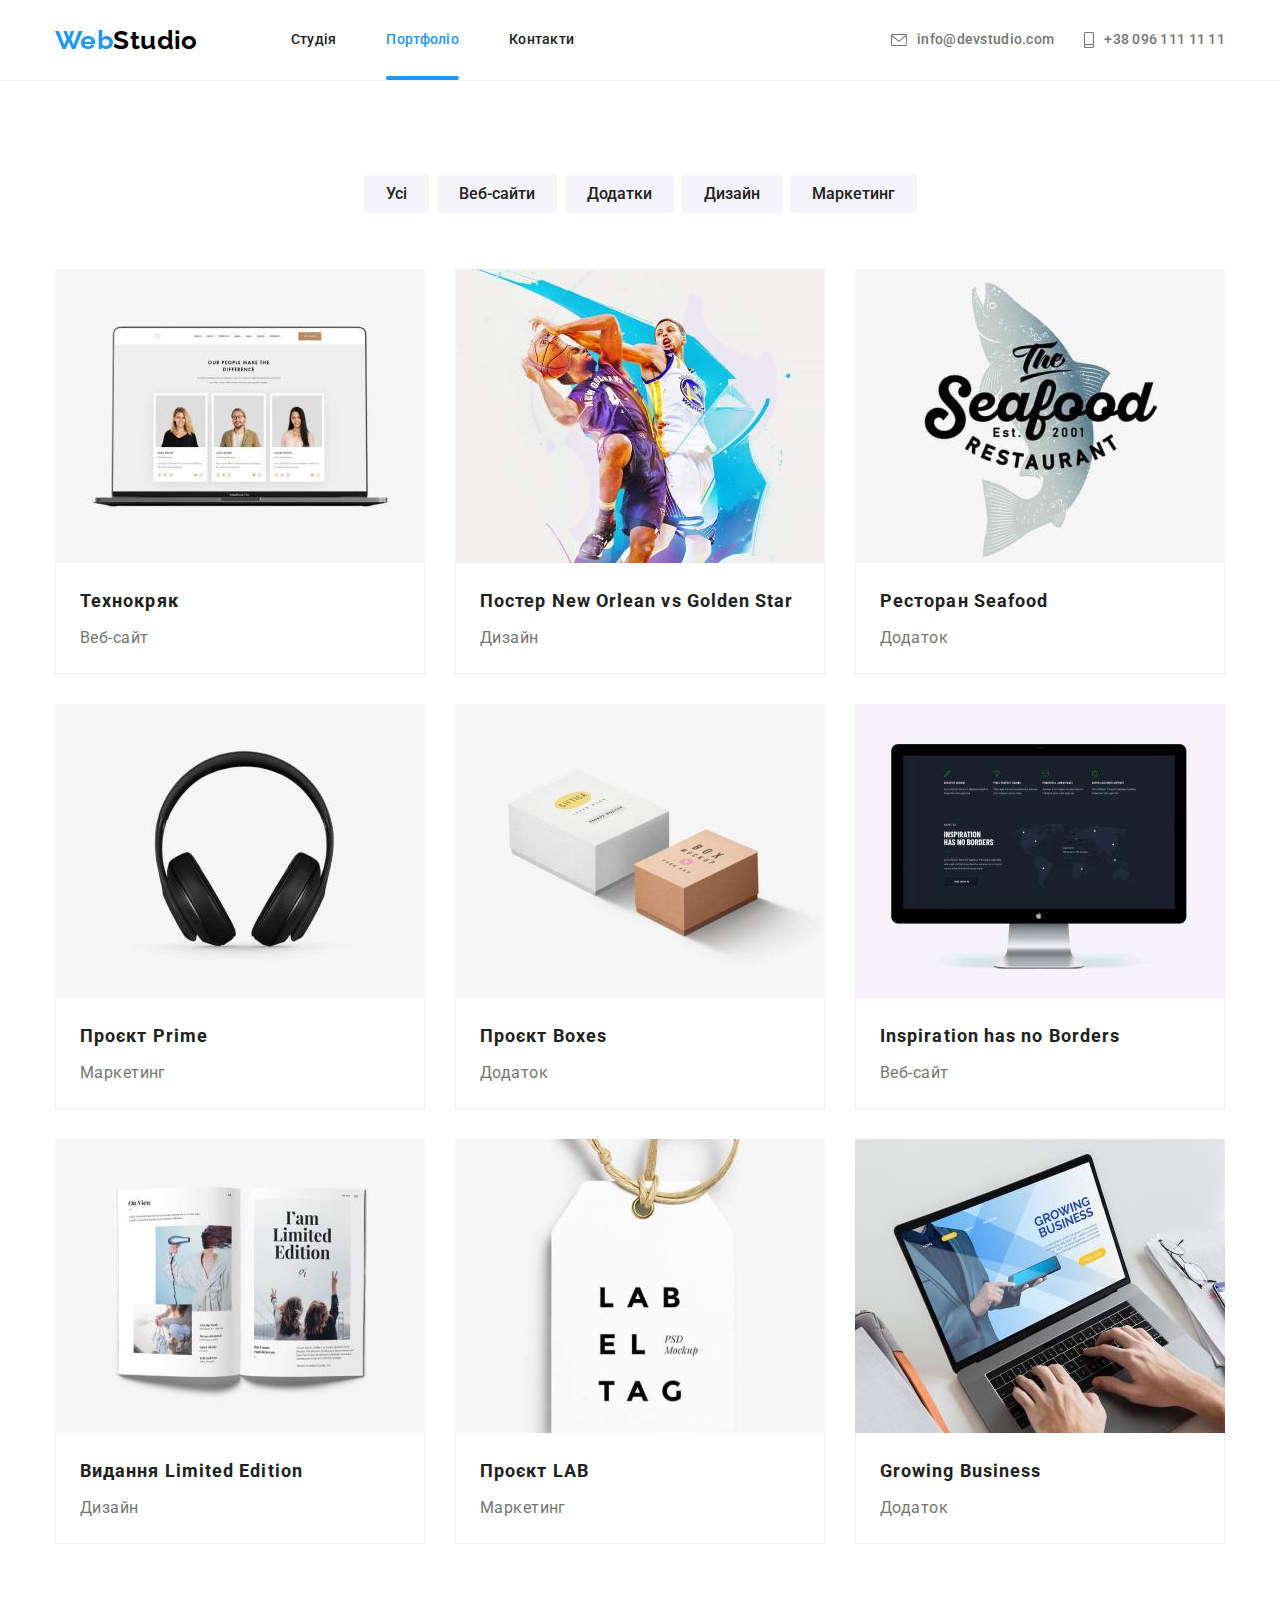
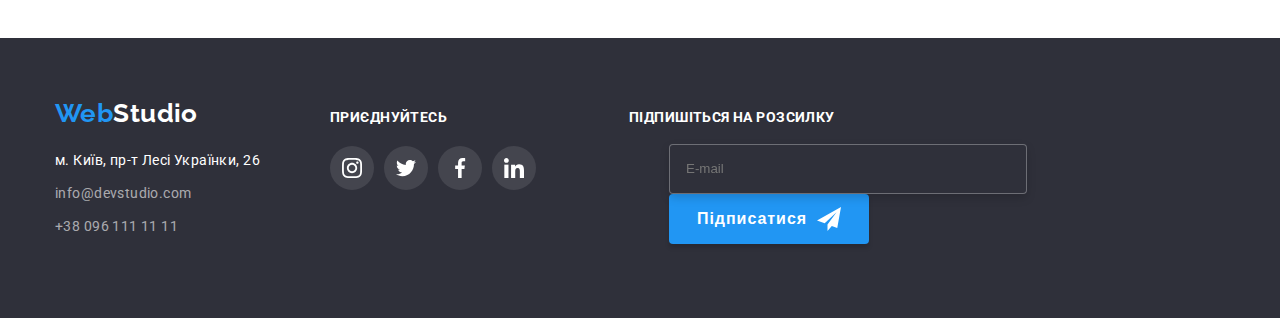
==== portfolio.html @ 20c19cf7 "додав файли" ====
<!DOCTYPE html>
<html lang="uk">
  <head>
    <meta charset="UTF-8" />
    <meta http-equiv="X-UA-Compatible" content="IE=edge" />
    <meta name="viewport" content="width=device-width, initial-scale=1.0" />
    <title>Document</title>
    <link rel="preconnect" href="https://fonts.googleapis.com" />
    <link rel="preconnect" href="https://fonts.gstatic.com" crossorigin />
    <link
      href="https://fonts.googleapis.com/css2?family=Raleway:wght@700&family=Roboto:wght@400;500;700;900&display=swap"
      rel="stylesheet"
    />
    <link
      rel="stylesheet"
      href="https://cdnjs.cloudflare.com/ajax/libs/modern-normalize/1.1.0/modern-normalize.min.css"
      integrity="sha512-wpPYUAdjBVSE4KJnH1VR1HeZfpl1ub8YT/NKx4PuQ5NmX2tKuGu6U/JRp5y+Y8XG2tV+wKQpNHVUX03MfMFn9Q=="
      crossorigin="anonymous"
      referrerpolicy="no-referrer"
    />
    <link rel="stylesheet" href="./css/styles.css" />
  </head>
  <body>
    <!--Шапка сайту-->
    <header class="head">
      <div class="container main-nav">
        <nav class="head-nav">
          <a href="./index.html" lang="en" class="logo">
            <span class="web">Web</span>Studio
          </a>

          <ul class="site-nav list">
            <li class="item">
              <a class="link" href="./index.html">Студія</a>
            </li>
            <li class="item">
              <a class="portfolio current" href="./portfolio.html">Портфоліо</a>
            </li>
            <li class="item"><a class="contact" href="">Контакти</a></li>
          </ul>
        </nav>

        <ul class="contacts list">
          <li class="item">
            <a class="mail" href="mailto:info@devstudio.com"
              ><svg class="mail-icon" width="16" height="12">
                  <use href="./images/icons.svg#icon-mail"></use>
                </svg>info@devstudio.com</a>
          </li>
          <li class="item">
            <a class="tel" href="tel:+380961111111"><svg class="tel-icon" width="10" height="16">
                  <use href="./images/icons.svg#icon-phone"></use>
                </svg>+38 096 111 11 11</a>
          </li>
        </ul>
      </div>
    </header>

    <main>
      <section class="project">
        <div class="container">
          <h1 hidden>Наші проєкти</h1>
          <ul class="filter">
            <li class="item">
              <button class="filter-button" type="button">Усі</button>
            </li>
            <li class="item">
              <button class="filter-button" type="button">Веб-сайти</button>
            </li>
            <li class="item">
              <button class="filter-button" type="button">Додатки</button>
            </li>
            <li class="item">
              <button class="filter-button" type="button">Дизайн</button>
            </li>
            <li class="item">
              <button class="filter-button" type="button">Маркетинг</button>
            </li>
          </ul>
          <ul class="examples">
            <li class="item">
              <a href="" class="exam-link">
              <div class="exam-img">    
                <img
                  src="./images/port1.jpg"
                  width="370"
                  height="294"
                  alt="Ноутбук"
                />
                <div class="exam-overlay">
                  <p class="overlay-text">Ресурс пропонує комплексні пропозиції з різним рівнем функціоналу та сервісів. Все це дозволить відвідувачу отримати вичерпні відомості про компанію чи приватну особу.</p>
                </div>
              </div>
              <div class="item-text">
                  <h2 class="project-title">Технокряк</h2>
                  <p class="project-exsample">Веб-сайт</p>
                </div>
              </a>
            </li>
            <li class="item">
              <a href="" class="exam-link">
              <div class="exam-img">    
                <img
                  src="./images/port2.jpg"
                  width="370"
                  height="294"
                  alt="Ноутбук"
                />
                <div class="exam-overlay">
                  <p class="overlay-text">Ресурс пропонує комплексні пропозиції з різним рівнем функціоналу та сервісів. Все це дозволить відвідувачу отримати вичерпні відомості про компанію чи приватну особу.</p>
                </div>
              </div>
              <div class="item-text">
                  <h2 class="project-title">Постер New Orlean vs Golden Star</h2>
                  <p class="project-exsample">Дизайн</p>
                </div>
              </a>
            </li>
            <li class="item">
              <a href="" class="exam-link">
              <div class="exam-img">    
                <img
                  src="./images/port3.jpg"
                  width="370"
                  height="294"
                  alt="Ноутбук"
                />
                <div class="exam-overlay">
                  <p class="overlay-text">Ресурс пропонує комплексні пропозиції з різним рівнем функціоналу та сервісів. Все це дозволить відвідувачу отримати вичерпні відомості про компанію чи приватну особу.</p>
                </div>
              </div>
              <div class="item-text">
                  <h2 class="project-title">Ресторан Seafood</h2>
                  <p class="project-exsample">Додаток</p>
                </div>
              </a>
            </li>
            <li class="item">
              <a href="" class="exam-link">
              <div class="exam-img">    
                <img
                  src="./images/port4.jpg"
                  width="370"
                  height="294"
                  alt="Ноутбук"
                />
                <div class="exam-overlay">
                  <p class="overlay-text">Ресурс пропонує комплексні пропозиції з різним рівнем функціоналу та сервісів. Все це дозволить відвідувачу отримати вичерпні відомості про компанію чи приватну особу.</p>
                </div>
              </div>
              <div class="item-text">
                  <h2 class="project-title">Проєкт Prime</h2>
                  <p class="project-exsample">Маркетинг</p>
                </div>
              </a>
            </li>
            <li class="item">
              <a href="" class="exam-link">
              <div class="exam-img">    
                <img
                  src="./images/port5.jpg"
                  width="370"
                  height="294"
                  alt="Ноутбук"
                />
                <div class="exam-overlay">
                  <p class="overlay-text">Ресурс пропонує комплексні пропозиції з різним рівнем функціоналу та сервісів. Все це дозволить відвідувачу отримати вичерпні відомості про компанію чи приватну особу.</p>
                </div>
              </div>
              <div class="item-text">
                  <h2 class="project-title">Проєкт Boxes</h2>
                  <p class="project-exsample">Додаток</p>
                </div>
              </a>
            </li>
            <li class="item">
             <a href="" class="exam-link">
              <div class="exam-img">    
                <img
                  src="./images/port6.jpg"
                  width="370"
                  height="294"
                  alt="Ноутбук"
                />
                <div class="exam-overlay">
                  <p class="overlay-text">Ресурс пропонує комплексні пропозиції з різним рівнем функціоналу та сервісів. Все це дозволить відвідувачу отримати вичерпні відомості про компанію чи приватну особу.</p>
                </div>
              </div>
              <div class="item-text">
                  <h2 class="project-title">Inspiration has no Borders</h2>
                  <p class="project-exsample">Веб-сайт</p>
                </div>
              </a>
            </li>
            <li class="item">
              <a href="" class="exam-link">
              <div class="exam-img">    
                <img
                  src="./images/port7.jpg"
                  width="370"
                  height="294"
                  alt="Ноутбук"
                />
                <div class="exam-overlay">
                  <p class="overlay-text">Ресурс пропонує комплексні пропозиції з різним рівнем функціоналу та сервісів. Все це дозволить відвідувачу отримати вичерпні відомості про компанію чи приватну особу.</p>
                </div>
              </div>
              <div class="item-text">
                  <h2 class="project-title">Видання Limited Edition</h2>
                  <p class="project-exsample">Дизайн</p>
                </div>
              </a>
            </li>
            <li class="item">
              <a href="" class="exam-link">
              <div class="exam-img">    
                <img
                  src="./images/port8.jpg"
                  width="370"
                  height="294"
                  alt="Ноутбук"
                />
                <div class="exam-overlay">
                  <p class="overlay-text">Ресурс пропонує комплексні пропозиції з різним рівнем функціоналу та сервісів. Все це дозволить відвідувачу отримати вичерпні відомості про компанію чи приватну особу.</p>
                </div>
              </div>
              <div class="item-text">
                  <h2 class="project-title">Проєкт LAB</h2>
                  <p class="project-exsample">Маркетинг</p>
                </div>
              </a>
            </li>
            <li class="item">
              <a href="" class="exam-link">
              <div class="exam-img">    
                <img
                  src="./images/port9.jpg"
                  width="370"
                  height="294"
                  alt="Ноутбук"
                />
                <div class="exam-overlay">
                  <p class="overlay-text">Ресурс пропонує комплексні пропозиції з різним рівнем функціоналу та сервісів. Все це дозволить відвідувачу отримати вичерпні відомості про компанію чи приватну особу.</p>
                </div>
              </div>
              <div class="item-text">
                  <h2 class="project-title">Growing Business</h2>
                  <p class="project-exsample">Додаток</p>
                </div>
              </a>
            </li>
          </ul>
        </div>
      </section>
    </main>

    <!--Футер-->
    <footer class="adress">
      <div class="container foot">
        <div class="first">
        <a href="./index.html" lang="en" class="logo"
          ><span class="web">Web</span>Studio
        </a>
          <ul class="adress-list">
            <li class="item">
              <a class="maps" href="https://goo.gl/maps/tU6oUWFSM4fqJEDF9">
                м. Київ, пр-т Лесі Українки, 26
              </a>
            </li>
            <li class="item">
              <a class="link" href="mailto:info@devstudio.com"
                >info@devstudio.com</a
              >
            </li>
            <li class="item">
              <a class="link" href="tel:+380961111111">+38 096 111 11 11</a>
            </li>
          </ul>
        </div>
        </address>
        <div class="second">
          <h3 class="adress-title">ПРИЄДНУЙТЕСЬ</h3>
          <ul class="social-icons list">
            <li class="social-item">
              <a href="" class="social-link link">
                <svg class="adress-icon" width="20" height="20">
                  <use href="./images/icons.svg#icon-inst"></use>
                </svg>
              </a>
            </li>
            <li class="social-item">
              <a href="" class="social-link link"
                ><svg class="adress-icon" width="20" height="20">
                  <use href="./images/icons.svg#icon-twitter"></use></svg
              ></a>
            </li>
            <li class="social-item">
              <a href="" class="social-link link"
                ><svg class="adress-icon" width="20" height="20">
                  <use href="./images/icons.svg#icon-facebook"></use></svg
              ></a>
            </li>
            <li class="social-item">
              <a href="" class="social-link link"
                ><svg class="adress-icon" width="20" height="20">
                  <use href="./images/icons.svg#icon-linkedin"></use></svg
              ></a>
            </li>
          </ul>
        </div>
        <div class="third">
          <form class="subscribe-form">
          <label>
          <strong class="subscribe-text">Підпишіться на розсилку</strong>
          <ul class="subscribe-list"> 
            <li class="subscribe-input">
              <input type="email" name="email" placeholder="E-mail" required />
            </li>
            <li><button class="subscribe-btn" type="submit">
Підписатися<span class="subscribe-icons"><svg class="subscribe-icon" width="24" height="24">
                  <use href="./images/icons.svg#icon-send"></use></svg
              ></span></button></li>
          </ul>
          
          </label>
        </div>
      </div>
    </footer>
  </body>
</html>
---- css/styles.css ----
/* основний колір тексту #212121 */
/* другорядний колір тексту #757575 */
/* чорний #000000 */
/* білий #FFFFFF */
/* акцент #2196F3  */
/* колір фону основний #F5F5F5 */
/* другорядний фон #2F303A */
/* третьорядний фон #F5F4FA */

*,
::before,
::after {
    box-sizing: border-box;
}

:root {
    --title-text-color: #212121;
    --primary-text-color: #757575;
    --white: #FFFFFF;
    --black-color: #000000;
    --secondary-background-color: #F5F5F5;
    --third-background-color: #2F303A;
    --accent-color: #2196F3;
    --icon-color: #AFB1B8;

    --animation-cubic: cubic-bezier(0.4, 0, 0.2, 1);

}

body {
    margin: 0;

    background-color: var(--white);
    color: var(--title-text-color);
    font-size: 14px;
    font-family: Roboto, sans-serif;
    letter-spacing: 0.03em;  

}
a {
     text-decoration: none;
    }
    
ul {
    list-style: none; 
}

h1,
h2,
h3,
h4,
h5,
h6,
p {
    margin-top: 0;
}

/* утіліти */

.head {
    
    border-bottom: 1px solid #ececec;
}

.list {
    margin: 0;
    padding: 0;

    list-style: none;
}

.main-nav {
    display: flex;
    align-items: center;
}
.head-nav {
    display: inline-flex;
    align-items: center;
}

/* logo */
.logo {

    color: var(--black-color);
    font-family: Raleway, sans-serif;
    font-weight: 700;
    font-size: 26px;
    line-height: 1.19;
        
}

.main-nav .logo{
    margin-right: 93px;
}

.web {
    color: var(--accent-color);
}
/* site-nav */

.site-nav{
    display: flex;
}

.site-nav .item:not(:last-child) {
    margin-right: 50px;
}

.site-nav .link.current::after{
    content: '';
    position: absolute;
    
    bottom: 0;
    display: block;
    width: 100%;
    height: 4px;
    background-color: var(--accent-color);
    border-radius: 2px;

    
}

.site-nav .portfolio.current::after {
    content: '';
    position: absolute;

    bottom: 0;
    display: block;
    width: 100%;
    height: 4px;
    background-color: var(--accent-color);
    border-radius: 2px;


}

.site-nav .item{
    position: relative;
}
.site-nav a{
    color: var(--title-text-color);
    font-weight: 500;
    line-height: 1.14;
    letter-spacing: 0.02em;

    transition: color 250ms var(--animation-cubic);
}

.site-nav a:hover,
.site-nav a:focus {
    color: var(--accent-color);
}

.site-nav .link, .portfolio, .contact{
    position: relative;

    display: block;
    padding-top: 32px;
    padding-bottom: 32px;
}


.site-nav .link.current {
    color: var(--accent-color);
}
/* portfolio */
.site-nav .portfolio {
    color: var(--title-text-color);

}

.site-nav .portfolio:hover,
.site-nav .portfolio:focus {
    color: var(--accent-color);
}

.site-nav .portfolio.current {
    color: var(--accent-color);
}
/* contacts */

.contacts {
    display: flex;
    margin-left: auto;
    padding: 0;
    
    font-weight: 500;
    line-height: 1.14;
    letter-spacing: 0.02em;

    
}

.contacts .item:not(:last-child) {
    margin-right: 30px;
}

.contacts .mail {
    color: var(--primary-text-color);
    display: flex;
    align-items: center;

    transition: color 250ms var(--animation-cubic);
}


.contacts .mail-icon{
    margin-right: 10px;

    fill:var(--primary-text-color);

    transition: fill 250ms var(--animation-cubic);
}
.contacts .mail:hover .mail-icon,
.contacts .mail:focus .mail-icon{
    fill: var(--accent-color);
}

.contacts .mail:hover,
.contacts .mail:focus {
    color: var(--accent-color);
}

.contacts .tel {
    color: var(--primary-text-color);
    display: flex;
    align-items: center;

    transition: color 250ms var(--animation-cubic);
}

.contacts .tel-icon {
    margin-right: 10px;

    fill: var(--primary-text-color);

    transition: fill 250ms var(--animation-cubic);
}

.contacts .tel:hover .tel-icon,
.contacts .tel:focus .tel-icon{
    fill: var(--accent-color);
}

.contacts .tel:hover,
.contacts .tel:focus {
    color: var(--accent-color);
}

/* container */
.container {
    margin: 0 auto;
    padding-left: 15px;
    padding-right: 15px;

    width: 1200px;
}

/* hero */
.hero {

    padding-top: 200px;
    padding-bottom: 200px;

    background-color: var(--third-background-color);
    color: var(--white);

}

.hero-title {
        margin-top: 0;
        margin-bottom: 30px;
        

        font-weight: 900;
        font-size: 44px;
        line-height: 1.36;
        text-align: center;
        letter-spacing: 0.06em;   

        text-transform: uppercase;
}

.overlay {

    max-width: 1600px;
    height: 600px;
    margin-left: auto;
    margin-right: auto;

    background-color: rgba(47, 48, 58);
    background-image: linear-gradient(to right,
            rgba(47, 48, 58, 0.4),
            rgb(47, 48, 58, 0.4)),
        url(../images/hero.jpg);

}

/* особливості */
.special {
    padding-top: 94px;
    padding-bottom: 94px;
}


.special-list {
    display: flex;
    margin: 0;
    padding: 0;
    gap: 30px;
}

.special-list .item{
    flex-basis: 270px;
    
}

.special-icons{
    margin-bottom: 30px;
    width: 270px;
    height: 120px;
    
    display: flex;
    justify-content: center;
    align-items: center;

    background-color: #f5f4fa;

}

.special-title {
    margin-top: 0;
    margin-bottom: 10px;

    font-size: 14px;
    font-weight: 700;
    line-height: 1.14;

    text-transform: uppercase;
    text-align: left;
}

.special-text {
    margin: 0;
    
    color: var(--primary-text-color);
    font-weight: 400;
    line-height: 1.71;
    
}

.work {
    padding-bottom: 94px;
}

.work-title {
    margin-top: 0;
    margin-bottom: 50px;

    font-weight: 700;
    font-size: 36px;
    line-height: 1.16;
    text-align: center;
}

.work-list {
    margin: 0;
    padding: 0;
    display: flex;
}

.work-list .item img{
    margin: 0;
}
.work-list .item:not(:last-child){
margin-right: 30px;
}


.work-list .item {
    position: relative;
    height: 294px;
}


.work-text{
    position: absolute;
    bottom: 0;
    
    margin: 0;
    padding-top: 27px;
    width: 100%;
    height: 70px;

    font-weight: 700;
    line-height: 1.14;
    text-align: center;
    text-transform: uppercase;
    color: var(--white);
    background-color: rgba(47, 48, 58, 0.8);
}



/* team */
.team {
    background-color: #F5F4FA;
    padding: 94px 0;
}

.team-list{
    display: flex;
    margin: 0;
    padding: 0;
}
.team-list .item{
    background-color: #ffffff;
    box-shadow: 0px 1px 3px rgba(0, 0, 0, 0.12), 0px 1px 1px rgba(0, 0, 0, 0.14), 0px 2px 1px rgba(0, 0, 0, 0.2);
    border-radius: 0px 0px 4px 4px;
}

.team-list .item-text{
    padding-top: 30px;
    padding-bottom: 30px;
    

}

.team-list .item:not(:last-child){
    margin-right: 30px;
}

.team-title {
    margin-top: 0;
    margin-bottom: 50px;

    background-color: #F5F4FA;
    font-weight: 700;
    font-size: 36px;
    line-height: 1.16;
    text-align: center;
}



.team-name {
    margin-top: 0;
    margin-bottom: 10px;

    font-weight: 500;
    font-size: 16px;
    line-height: 1.18;
    text-align: center;
}

.team-position {
    margin: 0;

    color: var(--primary-text-color);
    font-weight: 400;
    font-size: 16px;
    line-height: 1.18;
    text-align: center;
}

.team .team-icons{
    display: flex;
    justify-content: center;
    margin-top: 16px;
}


.team-list .social-item{
    width: 44px;
    height: 44px;

    margin-right: 10px;
}

.team-list .social-link{
    
    height: 100%;

    
    border-radius: 50%;

    cursor: pointer;

    display: flex;
    justify-content: center;
    align-items: center;
    color: var(--primary-text-color);
    transition-property: background-color, color;
    transition-duration: 250ms;
    transition-timing-function: var(--animation-cubic);

}

.team-list .social-link:hover,
.team-list .social-link:focus{
    background-color: var(--accent-color);
    color: var(--white);
}




.team-list .social-link:hover .team-icon,
.team-list .social-link:focus .team-icon{
    fill: var(--white);
}

.team-list .team-icon {

    fill: currentColor;
}

.team-list .social-item:last-child{
    margin-right: 0;
}

.clients{
    padding-top: 94px;
    padding-bottom: 94px;
}


.clients-list{
    margin: 0;
    padding: 0;

    display: flex;
    align-items: center;
    justify-content: center;

}
.clients-title{
    margin-bottom: 50px;


    font-size: 36px; 
    line-height: 1.16;
    text-align: center;
}


.clients-list .icon-list{
    margin-right: 30px;
    width: 170px;
    height: 92px;

    

}

.clients-list .list:last-child{
    margin-right: 0;
}

.clients-list .clients-link:hover,
.clients-list .clients-link:focus{
    border-color: var(--accent-color);
    color: var(--accent-color);

}



.clients-icon{
    fill: currentColor;
}

.clients-link{
    width: 100%;
    height: 100%;
    display: flex;
    
    justify-content: center;
    align-items: center;

    border: 1px solid #AFB1B8;
    border-radius: 4px;
    color: var(--icon-color);

    transition: border-color 250ms var(--animation-cubic),
    color 250ms var(--animation-cubic);
    
}

/* footer */

.adress {
    padding-top: 60px;
    padding-bottom: 60px;

    background-color: #2F303A;
    font-weight: 400;
    line-height: 1.71;
}

.adress .logo{
    display: inline-block;
    margin-bottom: 20px;

    color: var(--white);
}

.adress-list {
    padding: 0;
    margin: 0;
}

.adress-list .item:not(:last-child){
    margin-bottom: 9px;
}

.maps {
    font-style: normal;
    color: var(--white);

    transition-property: color;
    transition-duration: 250ms;
    transition-timing-function: var(--animation-cubic);
}

.maps:hover,
.maps:focus {
    color: var(--accent-color);
}
.link {
    font-style: normal;
    color: rgba(255, 255, 255, 0.6);
    text-decoration: none;

    transition-property: color;
    transition-duration: 250ms;
    transition-timing-function: var(--animation-cubic);
}

.adress .first{
    margin-right: 70px;
}


.link:hover,
.link:focus {
    color: var(--accent-color);
}

.foot{
    display:flex;
    align-items: baseline;
    
}

.social-icons{
    display: flex;
    
}
.adress .social-item{
    width: 44px;
    height: 44px;
    margin-right: 10px;

    
}

.adress .social-item:last-child{
    margin-right: 0;
}

.adress-title{
    margin: 0;
    margin-bottom: 20px;
    padding: 0;

    font-size: 14px;
    line-height: 1.14;
    color: var(--white);
    
}

.adress .adress-icon{
    fill: var(--white);
}

.adress .social-link:hover,
.adress .social-link:focus{
    background-color: var(--accent-color);
}

.adress .social-link{
    width: 100%;
    height: 100%;

    border-radius: 50%;
    
    cursor: pointer;
    
    display: flex;
    justify-content: center;
    align-items: center;

    background-color: rgba(255, 255, 255, 0.1);

    transition-property: background-color;
    transition-duration: 250ms;
    transition-timing-function: var(--animation-cubic);
}


.second{


    width: 206px;
    height: 80px;
}

/* project */

.project{
    padding-top: 94px;
    padding-bottom: 94px;

}

.filter {
    display: flex;
    justify-content: center;
    margin: 0;
    margin-bottom: 56px;
    padding: 0;
    
}


.filter .item:not(:last-child){
    margin-right: 8px;
}

.filter .filter-button:hover,
.filter .filter-button:focus{
    box-shadow: 0px 1px 1px rgba(0, 0, 0, 0.12),
    0px 4px 4px rgba(0, 0, 0, 0.06), 
    1px 4px 6px rgba(0, 0, 0, 0.16);
    
}

.project-title {
    margin: 0;
    margin-bottom: 4px;

    color: var(--title-text-color);
    font-weight: 700;
    font-size: 18px;
    line-height: 2;
    letter-spacing: 0.06em;
}

.project-exsample {
    margin: 0;
    color: var(--primary-text-color);
    font-size: 16px;
    line-height: 1.88;
}

.examples{
    display: flex;
    flex-wrap: wrap;
    margin: 0;
    padding: 0;
}

.examples .item{
    margin-right: 30px;
    margin-bottom: 30px;
    display: flex;
}

.examples .exam-link{

    transition: box-shadow 250ms var(--animation-cubic);
}

.examples .exam-link:hover,
.examples .exam-link:focus{
    box-shadow: 
    0px 1px 1px rgba(0, 0, 0, 0.12), 
    0px 4px 4px rgba(0, 0, 0, 0.06), 
    1px 4px 6px rgba(0, 0, 0, 0.16);
}


.examples .item-text {
    padding-top: 20px;
    padding-bottom: 20px;
    padding-left: 24px;
    padding-right: 24px;

    border-left: 1px solid #eeeeee;
    border-right: 1px solid #eeeeee;
    border-bottom: 1px solid #eeeeee;

}

.examples img {
    display: block;
}

.examples .item:nth-child(3n){
    margin-right: 0;
}

.examples .item:nth-last-child(-n + 3){
    margin-bottom: 0;
}
.exam-img{
    position: relative;
    overflow: hidden;
}


.exam-overlay{
    position: absolute;
    bottom: 0;
    
   
   
    width: 100%;
    height: 100%;
    padding: 63px 24px;

    background-color: rgba(33, 150, 243, 0.9);

    transform: translatey(100%);
    transition: transform 250ms var(--animation-cubic);
}

.exam-link:hover .exam-overlay,
.exam-link:focus .exam-overlay{
    transform: translatey(0);
    
}
    
.overlay-text{
    padding: 0;
    margin: 0;
    
    font-size: 18px;
    line-height: 1.56;
    
    
    color: #FFFFFF;
}


/* button */
.hero-button {
    padding-top: 10px;
    padding-bottom: 10px;
    padding-left: 32px;
    padding-right: 32px;
    
    margin: auto;
    
    
    font-family: inherit;
    color: var(--white-color);
    background-color: var(--accent-color);
    font-weight: 700;
    font-size: 16px;
    line-height: 1.87;
    display: flex;
    align-items: center;
    text-align: center;
    letter-spacing: 0.06em;
    cursor: pointer;

    border-radius: 4px;
    border: none;

    transition: background-color 250ms var(--animation-cubic);
}

.hero-button:hover,
.hero-button:focus {
    background-color: #188CE8;
}



.filter-button{
    padding-top: 6px;
    padding-bottom: 6px;
    padding-left: 22px;
    padding-right: 22px;
    border-radius: 4px;
    border: none;

    font-family: inherit;
    background-color: #F5F4FA;
    color: var(--title-text-color)
    font-family: 'Roboto';
    font-weight: 500;
    font-size: 16px;
    line-height: 1.6;
    text-align: center;
    cursor: pointer;

    transition: background-color 250ms var(--animation-cubic),
    box-shadow 250ms var(--animation-cubic),
    color 250ms var(--animation-cubic);
}

.filter-button:hover,
.filter-button:focus {
    background-color: var(--accent-color);
    color: var(--white);
}


/* модалка */

.backdrop{
    position: fixed;
    top: 0;
    left: 0;
    width: 100%;
    height: 100%;

    background-color: rgba(0, 0, 0, 0.5);

    transition-property: opacity visibility;
    transition-duration: 250ms;
    transition-timing-function: var(--animation-cubic);
    z-index: 3;
    
}

.backdrop.is-hidden{
    opacity: 0;
    pointer-events: none;
    visibility: hidden;
    
}
.backdrop.is-hidden .modal{
    transform: translate(-50%, -50%) scale(1.1) ;

}

.modal{
    position: absolute;
    top: 50%;
    left: 50%;

    z-index: 3;
    transform: translate(-50%, -50%) scale(1);
    transition-property: transform;
    transition-duration: 250ms;
    transition-timing-function: var(--animation-cubic);


    min-width: 528px;
    min-height: 581px;
    background-color: #fff;
    box-shadow: 0px 1px 3px rgba(0, 0, 0, 0.12), 0px 1px 1px rgba(0, 0, 0, 0.14), 0px 2px 1px rgba(0, 0, 0, 0.2);
    border-radius: 4px;

    
}



.modal-btn{
    position: absolute;
    display: flex;
    align-items: center;
    justify-content: center;

    padding: 0;
    top: 8px;
    right: 8px;
    width: 30px;
    height: 30px;
    border: 1px solid rgba(0, 0, 0, 0.1);
    border-radius: 50%;
    background-color: #fff;
    cursor: pointer;

    

}
.close-modal{
    transition: fill 250ms var(--animation-cubic);
}

.modal-btn:hover .close-modal,
.modal-btn:focus .close-modal{
    fill: var(--accent-color);
}

.modal-form {
    
    width: 528px;
    height: 581px;
    margin: 0;
    padding: 40px;


    font-size: 12px;


    letter-spacing: 0.01em;
    color: #757575;

}

.form-field{
    position: relative;
    margin-bottom: 10px;
    height: 58px;

    color: var(--title-text-color);

}

.area{
    margin-bottom: 20px;
    height: 138px;

}

.form-field input{

    width: 100%;
    height: 40px;
    margin-top: 4px;
    padding-left: 42px;

    outline: none;

    border: 1px solid rgba(33, 33, 33, 0.2);
    border-radius: 4px;

    color: var(--title-text-color);

    transition: border-color 250ms var(--animation-cubic);
}

.icon-form {
    position: absolute;

   
    left: 12px;
    top: 29px;
    fill: currentColor;
    transition: fill 250ms var(--animation-cubic);

}

input:focus,
textarea:focus{
    border-color: var(--accent-color);
    
}

input:focus + .icon-form{
    fill: var(--accent-color);
}

.form-title{
    display: flex;
    justify-content: center;
    margin-bottom: 12px;

    font-size: 20px;
    color: #212121;
    letter-spacing: 0.03em;
}



textarea{
    resize: none;

    margin-top: 4px;
    width: 448px;
    height: 120px;
    padding: 12px 16px;

    border: 1px solid rgba(33, 33, 33, 0.2);
    border-radius: 4px;
    outline: none;

    transition: border-color 250ms var(--animation-cubic);

}

.submit-btn{

    display: flex;
    width: 200px;
    height: 50px;
    margin: 0;
    margin-left: auto;
    margin-right: auto;
    padding-top: 10px;
    padding-bottom: 10px;
    padding-left: 52px;
    padding-right: 52px;
    
    background: #2196F3;
    box-shadow: 0px 4px 4px rgba(0, 0, 0, 0.15);
    border-radius: 4px;
    border: none;

    font-size: 16px;
    font-weight: 700;
    line-height: 1.88;
    letter-spacing: 0.06em;
    color: #FFFFFF;
}
.police {
    margin-bottom: 30px;

    line-height: 1.71;
}

.user-agree
{
    text-decoration: underline;
    color: #2196F3;
}



.form-label{
    
    color: var(--primary-text-color);
}

.agreement{
    display: flex;
    justify-content: center;
    align-items: center;

    margin-bottom: 40px;

    font-size: 14px;
    letter-spacing: 0.03em;
        
}

.checkbox{
    appearance: none;
}

.checkbox:checked + .checkbox-icon{
    background-color: var(--accent-color);
    border: none;
    background-size: contain;
}
   
.checkbox-icon{
    width: 16px;
    height: 15px;
    
    margin-right: 7px;
    background: #FFFFFF;
    border: 2px solid var(--title-text-color);
    box-shadow: 0px 1px 3px rgba(0, 0, 0, 0.12), 0px 1px 1px rgba(0, 0, 0, 0.14), 0px 2px 1px rgba(0, 0, 0, 0.2);
    border-radius: 4px;

    background-image: url(../images/check.svg);

    background-origin: border-box;
    background-size: 0;

    transition: background-color 250ms var(--animation-cubic),
    border 250ms var(--animation-cubic);

}

.third {
    display: flex;
    flex-direction: column;
    margin-left: 93px;
}

.subscribe-label{
    display: flex;
}

.subscribe-text{
   
    text-transform: uppercase;
    color: #FFFFFF;
    margin-bottom: 20px;
    
}

.third input{
    margin-right: 12px;
    width: 358px;
    height: 50px;
    padding-left: 16px;

    background: #2F303A;
    color: var(--white);

    border: 1px solid rgba(255, 255, 255, 0.3);
    filter: drop-shadow(0px 4px 4px rgba(0, 0, 0, 0.15));
    border-radius: 4px;

    outline: none;

    transition: border-color 250ms var(--animation-cubic);

}

.third input:focus{
    border-color: var(--accent-color);
}

.subscribe-icons{
    width: 24px;
    height: 24px;
    margin-left: 10px;
}

.subscribe-btn{
    display: flex;
    justify-content: center;
    align-items: center;
    padding: 0;

    width: 200px;
    height: 50px;

    background: #2196F3;
    box-shadow: 0px 4px 4px rgba(0, 0, 0, 0.15);
    border-radius: 4px;
    border: none;

    font-weight: 700;
    font-size: 16px;
    line-height: 1.88;
    letter-spacing: 0.06em;

color: #FFFFFF;
}
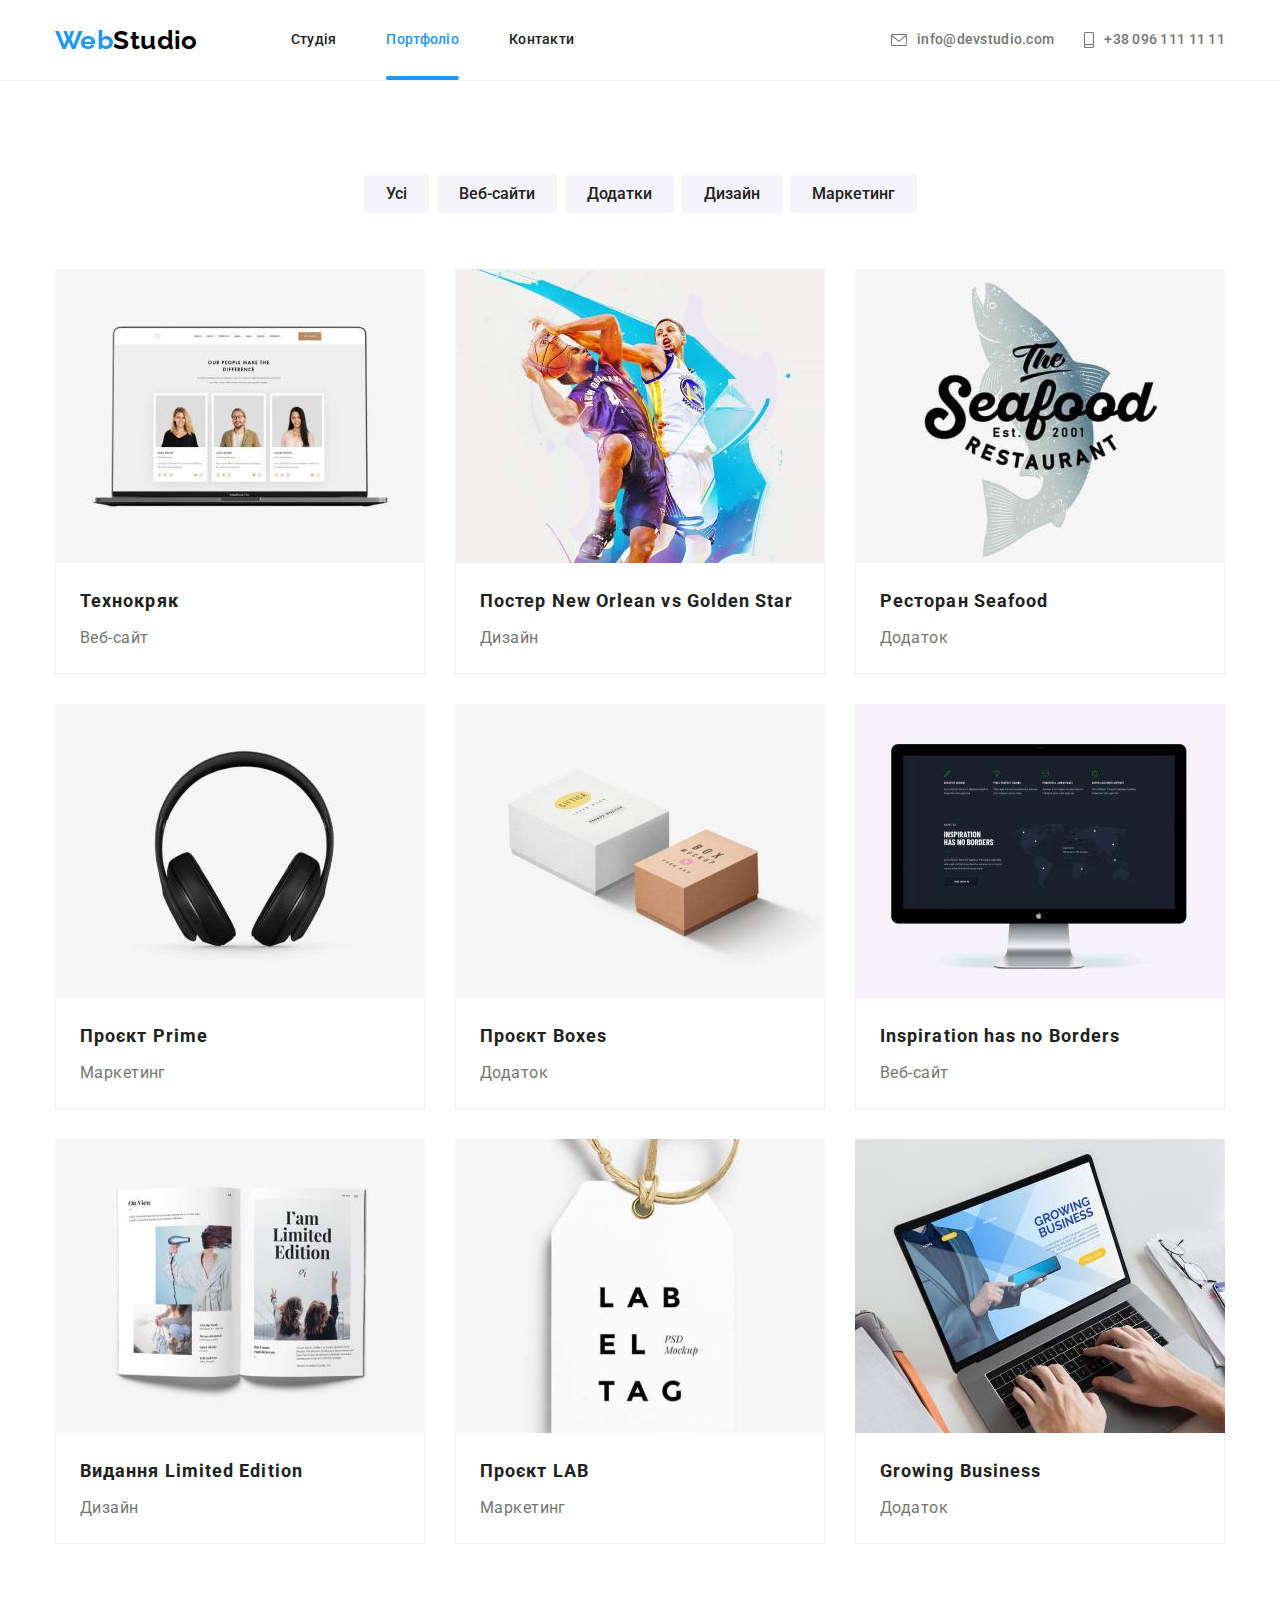
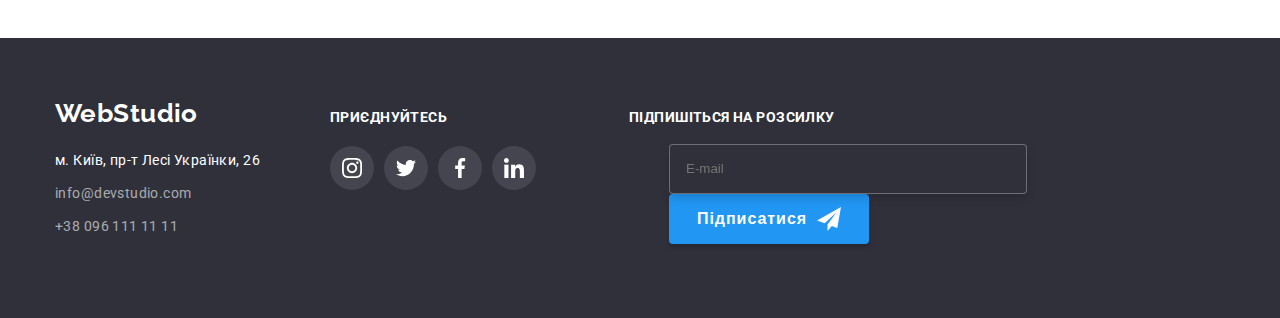
==== commit 173f1af3: "змінив header i hero" ====
--- a/portfolio.html
+++ b/portfolio.html
@@ -18,37 +18,39 @@
       crossorigin="anonymous"
       referrerpolicy="no-referrer"
     />
-    <link rel="stylesheet" href="./css/styles.css" />
+    <link rel="stylesheet" href="./css/main.min.css" />
   </head>
   <body>
     <!--Шапка сайту-->
-    <header class="head">
+    <header class="header">
       <div class="container main-nav">
-        <nav class="head-nav">
-          <a href="./index.html" lang="en" class="logo">
-            <span class="web">Web</span>Studio
+        <nav class="header-nav">
+          <a href="./index.html" lang="en" class="header-nav__logo logo">
+            <span class="logo__text">Web</span>Studio
           </a>
 
           <ul class="site-nav list">
-            <li class="item">
-              <a class="link" href="./index.html">Студія</a>
-            </li>
-            <li class="item">
-              <a class="portfolio current" href="./portfolio.html">Портфоліо</a>
-            </li>
-            <li class="item"><a class="contact" href="">Контакти</a></li>
+            <li class="site-nav__item">
+              <a class="site-nav__link studio" href="./index.html">Студія</a>
+            </li>
+            <li class="site-nav__item">
+              <a class="site-nav__link site-nav__link--current portfolio" href="./portfolio.html">Портфоліо</a>
+            </li>
+            <li class="site-nav__item">
+              <a class="site-nav__link contact" href="">Контакти</a></li>
           </ul>
         </nav>
 
         <ul class="contacts list">
-          <li class="item">
-            <a class="mail" href="mailto:info@devstudio.com"
-              ><svg class="mail-icon" width="16" height="12">
+          <li class="contacts__item">
+            <a class="contacts__mail mail" href="mailto:info@devstudio.com"
+              ><svg class="mail__icon" width="16" height="12">
                   <use href="./images/icons.svg#icon-mail"></use>
                 </svg>info@devstudio.com</a>
           </li>
-          <li class="item">
-            <a class="tel" href="tel:+380961111111"><svg class="tel-icon" width="10" height="16">
+          <li class="contacts__item">
+            <a class="contacts__tel tel" href="tel:+380961111111">
+              <svg class="tel__icon" width="10" height="16">
                   <use href="./images/icons.svg#icon-phone"></use>
                 </svg>+38 096 111 11 11</a>
           </li>
--- a/css/main.min.css
+++ b/css/main.min.css
@@ -0,0 +1 @@
+:root{--title-text-color: #212121;--primary-text-color: #757575;--white: #FFFFFF;--black-color: #000000;--secondary-background-color: #F5F5F5;--third-background-color: #2F303A;--accent-color: #2196F3;--icon-color: #AFB1B8;--animation-cubic: cubic-bezier(0.4, 0, 0.2, 1)}*,::before,::after{-webkit-box-sizing:border-box;box-sizing:border-box}body{margin:0;background-color:var(--white);color:var(--title-text-color);font-size:14px;font-family:"Roboto",sans-serif;letter-spacing:.03em}a{text-decoration:none}ul{list-style:none}h1,h2,h3,h4,h5,h6,p{margin-top:0}.list{margin:0;padding:0;list-style:none}.link{text-decoration:none}.container{margin:0 auto;padding-left:15px;padding-right:15px;width:1200px}.hero{padding-top:200px;padding-bottom:200px;background-color:var(--third-background-color);color:var(--white)}.hero__title{margin-top:0;margin-bottom:30px;font-weight:900;font-size:44px;line-height:1.36;text-align:center;letter-spacing:.06em;text-transform:uppercase}.overlay{max-width:1600px;height:600px;margin-left:auto;margin-right:auto;background-color:#2f303a;background-image:-webkit-gradient(linear, left top, right top, from(rgba(47, 48, 58, 0.4)), to(rgba(47, 48, 58, 0.4))),url(../images/hero.jpg);background-image:linear-gradient(to right, rgba(47, 48, 58, 0.4), rgba(47, 48, 58, 0.4)),url(../images/hero.jpg)}.hero__button{padding-top:10px;padding-bottom:10px;padding-left:32px;padding-right:32px;margin:auto;font-family:inherit;color:var(--white-color);background-color:var(--accent-color);font-weight:700;font-size:16px;line-height:1.87;display:-webkit-box;display:-ms-flexbox;display:flex;-webkit-box-align:center;-ms-flex-align:center;align-items:center;text-align:center;letter-spacing:.06em;cursor:pointer;border-radius:4px;border:none;-webkit-transition:background-color 250ms var(--animation-cubic);transition:background-color 250ms var(--animation-cubic)}.hero__button:hover,.hero__button:focus{background-color:#188ce8}.backdrop{position:fixed;top:0;left:0;width:100%;height:100%;background-color:rgba(0,0,0,.5);-webkit-transition-property:opacity visibility;transition-property:opacity visibility;-webkit-transition-duration:250ms;transition-duration:250ms;-webkit-transition-timing-function:var(--animation-cubic);transition-timing-function:var(--animation-cubic);z-index:3}.backdrop.is-hidden{opacity:0;pointer-events:none;visibility:hidden}.backdrop.is-hidden .modal{-webkit-transform:translate(-50%, -50%) scale(1.1);transform:translate(-50%, -50%) scale(1.1)}.modal{position:absolute;top:50%;left:50%;z-index:3;-webkit-transform:translate(-50%, -50%) scale(1);transform:translate(-50%, -50%) scale(1);-webkit-transition-property:-webkit-transform;transition-property:-webkit-transform;transition-property:transform;transition-property:transform, -webkit-transform;-webkit-transition-duration:250ms;transition-duration:250ms;-webkit-transition-timing-function:var(--animation-cubic);transition-timing-function:var(--animation-cubic);min-width:528px;min-height:581px;background-color:#fff;-webkit-box-shadow:0px 1px 3px rgba(0,0,0,.12),0px 1px 1px rgba(0,0,0,.14),0px 2px 1px rgba(0,0,0,.2);box-shadow:0px 1px 3px rgba(0,0,0,.12),0px 1px 1px rgba(0,0,0,.14),0px 2px 1px rgba(0,0,0,.2);border-radius:4px}.modal__btn{position:absolute;display:-webkit-box;display:-ms-flexbox;display:flex;-webkit-box-align:center;-ms-flex-align:center;align-items:center;-webkit-box-pack:center;-ms-flex-pack:center;justify-content:center;padding:0;top:8px;right:8px;width:30px;height:30px;border:1px solid rgba(0,0,0,.1);border-radius:50%;background-color:#fff;cursor:pointer}.modal__icon{-webkit-transition:fill 250ms var(--animation-cubic);transition:fill 250ms var(--animation-cubic)}.modal__btn:hover .modal__icon,.modal__btn:focus .modal__icon{fill:var(--accent-color)}.form{width:528px;height:581px;margin:0;padding:40px;font-size:12px;letter-spacing:.01em;color:#757575}.form__field{position:relative;margin-bottom:10px;height:58px;color:var(--title-text-color)}.form__label{color:var(--primary-text-color)}.form__input{width:100%;height:40px;margin-top:4px;padding-left:42px;outline:none;border:1px solid rgba(33,33,33,.2);border-radius:4px;color:var(--title-text-color);-webkit-transition:border-color 250ms var(--animation-cubic);transition:border-color 250ms var(--animation-cubic)}.form__icon{position:absolute;left:12px;top:29px;fill:currentColor;-webkit-transition:fill 250ms var(--animation-cubic);transition:fill 250ms var(--animation-cubic)}.form__input:focus,.feedback__area:focus{border-color:var(--accent-color)}.form__input:focus+.form__icon{fill:var(--accent-color)}.form__title{display:-webkit-box;display:-ms-flexbox;display:flex;-webkit-box-pack:center;-ms-flex-pack:center;justify-content:center;margin-bottom:12px;font-size:20px;color:#212121;letter-spacing:.03em}.feedback{margin-bottom:20px;height:138px}.feedback__area{resize:none;margin-top:4px;width:448px;height:120px;padding:12px 16px;border:1px solid rgba(33,33,33,.2);border-radius:4px;outline:none;-webkit-transition:border-color 250ms var(--animation-cubic);transition:border-color 250ms var(--animation-cubic)}.policy{margin-bottom:30px;line-height:1.71}.agreement{display:-webkit-box;display:-ms-flexbox;display:flex;-webkit-box-pack:center;-ms-flex-pack:center;justify-content:center;-webkit-box-align:center;-ms-flex-align:center;align-items:center;margin-bottom:40px;font-size:14px;letter-spacing:.03em}.agreement__checkbox{-webkit-appearance:none;-moz-appearance:none;appearance:none}.agreement__checkbox:checked+.agreement__icon{background-color:var(--accent-color);border:none;background-size:contain}.agreement__icon{width:16px;height:15px;margin-right:7px;background:#fff;border:2px solid var(--title-text-color);-webkit-box-shadow:0px 1px 3px rgba(0,0,0,.12),0px 1px 1px rgba(0,0,0,.14),0px 2px 1px rgba(0,0,0,.2);box-shadow:0px 1px 3px rgba(0,0,0,.12),0px 1px 1px rgba(0,0,0,.14),0px 2px 1px rgba(0,0,0,.2);border-radius:4px;background-image:url(../images/check.svg);background-origin:border-box;background-size:0;-webkit-transition:background-color 250ms var(--animation-cubic),border 250ms var(--animation-cubic);transition:background-color 250ms var(--animation-cubic),border 250ms var(--animation-cubic)}.agreement__text{text-decoration:underline;color:#2196f3}.submit-btn{display:-webkit-box;display:-ms-flexbox;display:flex;width:200px;height:50px;margin:0;margin-left:auto;margin-right:auto;padding-top:10px;padding-bottom:10px;padding-left:52px;padding-right:52px;background:#2196f3;-webkit-box-shadow:0px 4px 4px rgba(0,0,0,.15);box-shadow:0px 4px 4px rgba(0,0,0,.15);border-radius:4px;border:none;font-size:16px;font-weight:700;line-height:1.88;letter-spacing:.06em;color:#fff}.header{border-bottom:1px solid #ececec}.main-nav{display:-webkit-box;display:-ms-flexbox;display:flex;-webkit-box-align:center;-ms-flex-align:center;align-items:center}.header-nav__logo{margin-right:93px}.header-nav{display:-webkit-inline-box;display:-ms-inline-flexbox;display:inline-flex;-webkit-box-align:center;-ms-flex-align:center;align-items:center}.site-nav{display:-webkit-box;display:-ms-flexbox;display:flex}.site-nav__item:not(:last-child){margin-right:50px}.site-nav__link--current::after{content:"";position:absolute;bottom:0;display:block;width:100%;height:4px;background-color:var(--accent-color);border-radius:2px}.site-nav__item{position:relative}.site-nav__link{color:var(--title-text-color);font-weight:500;line-height:1.14;letter-spacing:.02em;-webkit-transition:color 250ms var(--animation-cubic);transition:color 250ms var(--animation-cubic)}.site-nav__link:hover,.site-nav__link:focus{color:var(--accent-color)}.site-nav__link{position:relative;display:block;padding-top:32px;padding-bottom:32px}.site-nav__link--current{color:var(--accent-color)}.contacts{display:-webkit-box;display:-ms-flexbox;display:flex;margin-left:auto;padding:0;font-weight:500;line-height:1.14;letter-spacing:.02em}.contacts__item:not(:last-child){margin-right:30px}.contacts__mail{color:var(--primary-text-color);display:-webkit-box;display:-ms-flexbox;display:flex;-webkit-box-align:center;-ms-flex-align:center;align-items:center;-webkit-transition:color 250ms var(--animation-cubic);transition:color 250ms var(--animation-cubic)}.mail__icon{margin-right:10px;fill:var(--primary-text-color);-webkit-transition:fill 250ms var(--animation-cubic);transition:fill 250ms var(--animation-cubic)}.contacts__mail:hover .mail__icon,.contacts__mail:focus .mail__icon{fill:var(--accent-color)}.contacts__mail:hover,.contacts__mail:focus{color:var(--accent-color)}.contacts__tel{color:var(--primary-text-color);display:-webkit-box;display:-ms-flexbox;display:flex;-webkit-box-align:center;-ms-flex-align:center;align-items:center;-webkit-transition:color 250ms var(--animation-cubic);transition:color 250ms var(--animation-cubic)}.tel__icon{margin-right:10px;fill:var(--primary-text-color);-webkit-transition:fill 250ms var(--animation-cubic);transition:fill 250ms var(--animation-cubic)}.contacts__tel:hover .tel__icon,.contacts__tel:focus .tel__icon{fill:var(--accent-color)}.contacts__tel:hover,.contacts__tel:focus{color:var(--accent-color)}.logo{color:var(--black-color);font-family:Raleway,sans-serif;font-weight:700;font-size:26px;line-height:1.19}.logo__text{color:var(--accent-color)}.special{padding-top:94px;padding-bottom:94px}.special-list{display:-webkit-box;display:-ms-flexbox;display:flex;margin:0;padding:0;gap:30px}.special-list .item{-ms-flex-preferred-size:270px;flex-basis:270px}.special-icons{margin-bottom:30px;width:270px;height:120px;display:-webkit-box;display:-ms-flexbox;display:flex;-webkit-box-pack:center;-ms-flex-pack:center;justify-content:center;-webkit-box-align:center;-ms-flex-align:center;align-items:center;background-color:#f5f4fa}.special-title{margin-top:0;margin-bottom:10px;font-size:14px;font-weight:700;line-height:1.14;text-transform:uppercase;text-align:left}.special-text{margin:0;color:var(--primary-text-color);font-weight:400;line-height:1.71}.work{padding-bottom:94px}.work-title{margin-top:0;margin-bottom:50px;font-weight:700;font-size:36px;line-height:1.16;text-align:center}.work-list{margin:0;padding:0;display:-webkit-box;display:-ms-flexbox;display:flex}.work-list .item img{margin:0}.work-list .item:not(:last-child){margin-right:30px}.work-list .item{position:relative;height:294px}.work-text{position:absolute;bottom:0;margin:0;padding-top:27px;width:100%;height:70px;font-weight:700;line-height:1.14;text-align:center;text-transform:uppercase;color:var(--white);background-color:rgba(47,48,58,.8)}.team{background-color:#f5f4fa;padding:94px 0}.team-list{display:-webkit-box;display:-ms-flexbox;display:flex;margin:0;padding:0}.team-list .item{background-color:#fff;-webkit-box-shadow:0px 1px 3px rgba(0,0,0,.12),0px 1px 1px rgba(0,0,0,.14),0px 2px 1px rgba(0,0,0,.2);box-shadow:0px 1px 3px rgba(0,0,0,.12),0px 1px 1px rgba(0,0,0,.14),0px 2px 1px rgba(0,0,0,.2);border-radius:0px 0px 4px 4px}.team-list .item-text{padding-top:30px;padding-bottom:30px}.team-list .item:not(:last-child){margin-right:30px}.team-title{margin-top:0;margin-bottom:50px;background-color:#f5f4fa;font-weight:700;font-size:36px;line-height:1.16;text-align:center}.team-name{margin-top:0;margin-bottom:10px;font-weight:500;font-size:16px;line-height:1.18;text-align:center}.team-position{margin:0;color:var(--primary-text-color);font-weight:400;font-size:16px;line-height:1.18;text-align:center}.team .team-icons{display:-webkit-box;display:-ms-flexbox;display:flex;-webkit-box-pack:center;-ms-flex-pack:center;justify-content:center;margin-top:16px}.team-list .social-item{width:44px;height:44px;margin-right:10px}.team-list .social-link{height:100%;border-radius:50%;cursor:pointer;display:-webkit-box;display:-ms-flexbox;display:flex;-webkit-box-pack:center;-ms-flex-pack:center;justify-content:center;-webkit-box-align:center;-ms-flex-align:center;align-items:center;color:var(--primary-text-color);-webkit-transition-property:background-color,color;transition-property:background-color,color;-webkit-transition-duration:250ms;transition-duration:250ms;-webkit-transition-timing-function:var(--animation-cubic);transition-timing-function:var(--animation-cubic)}.team-list .social-link:hover,.team-list .social-link:focus{background-color:var(--accent-color);color:var(--white)}.team-list .social-link:hover .team-icon,.team-list .social-link:focus .team-icon{fill:var(--white)}.team-list .team-icon{fill:currentColor}.team-list .social-item:last-child{margin-right:0}.clients{padding-top:94px;padding-bottom:94px}.clients-list{margin:0;padding:0;display:-webkit-box;display:-ms-flexbox;display:flex;-webkit-box-align:center;-ms-flex-align:center;align-items:center;-webkit-box-pack:center;-ms-flex-pack:center;justify-content:center}.clients-title{margin-bottom:50px;font-size:36px;line-height:1.16;text-align:center}.clients-list .icon-list{margin-right:30px;width:170px;height:92px}.clients-list .list:last-child{margin-right:0}.clients-list .clients-link:hover,.clients-list .clients-link:focus{border-color:var(--accent-color);color:var(--accent-color)}.clients-icon{fill:currentColor}.clients-link{width:100%;height:100%;display:-webkit-box;display:-ms-flexbox;display:flex;-webkit-box-pack:center;-ms-flex-pack:center;justify-content:center;-webkit-box-align:center;-ms-flex-align:center;align-items:center;border:1px solid #afb1b8;border-radius:4px;color:var(--icon-color);-webkit-transition:border-color 250ms var(--animation-cubic),color 250ms var(--animation-cubic);transition:border-color 250ms var(--animation-cubic),color 250ms var(--animation-cubic)}.adress{padding-top:60px;padding-bottom:60px;background-color:#2f303a;font-weight:400;line-height:1.71}.adress .logo{display:inline-block;margin-bottom:20px;color:var(--white)}.adress-list{padding:0;margin:0}.adress-list .item:not(:last-child){margin-bottom:9px}.maps{font-style:normal;color:var(--white);-webkit-transition-property:color;transition-property:color;-webkit-transition-duration:250ms;transition-duration:250ms;-webkit-transition-timing-function:var(--animation-cubic);transition-timing-function:var(--animation-cubic)}.maps:hover,.maps:focus{color:var(--accent-color)}.link{font-style:normal;color:rgba(255,255,255,.6);-webkit-transition-property:color;transition-property:color;-webkit-transition-duration:250ms;transition-duration:250ms;-webkit-transition-timing-function:var(--animation-cubic);transition-timing-function:var(--animation-cubic)}.adress .first{margin-right:70px}.link:hover,.link:focus{color:var(--accent-color)}.foot{display:-webkit-box;display:-ms-flexbox;display:flex;-webkit-box-align:baseline;-ms-flex-align:baseline;align-items:baseline}.social-icons{display:-webkit-box;display:-ms-flexbox;display:flex}.adress .social-item{width:44px;height:44px;margin-right:10px}.adress .social-item:last-child{margin-right:0}.adress-title{margin:0;margin-bottom:20px;padding:0;font-size:14px;line-height:1.14;color:var(--white)}.adress .adress-icon{fill:var(--white)}.adress .social-link:hover,.adress .social-link:focus{background-color:var(--accent-color)}.adress .social-link{width:100%;height:100%;border-radius:50%;cursor:pointer;display:-webkit-box;display:-ms-flexbox;display:flex;-webkit-box-pack:center;-ms-flex-pack:center;justify-content:center;-webkit-box-align:center;-ms-flex-align:center;align-items:center;background-color:rgba(255,255,255,.1);-webkit-transition-property:background-color;transition-property:background-color;-webkit-transition-duration:250ms;transition-duration:250ms;-webkit-transition-timing-function:var(--animation-cubic);transition-timing-function:var(--animation-cubic)}.second{width:206px;height:80px}.third{display:-webkit-box;display:-ms-flexbox;display:flex;-webkit-box-orient:vertical;-webkit-box-direction:normal;-ms-flex-direction:column;flex-direction:column;margin-left:93px}.subscribe-label{display:-webkit-box;display:-ms-flexbox;display:flex}.subscribe-text{text-transform:uppercase;color:#fff;margin-bottom:20px}.third input{margin-right:12px;width:358px;height:50px;padding-left:16px;background:#2f303a;color:var(--white);border:1px solid rgba(255,255,255,.3);-webkit-filter:drop-shadow(0px 4px 4px rgba(0, 0, 0, 0.15));filter:drop-shadow(0px 4px 4px rgba(0, 0, 0, 0.15));border-radius:4px;outline:none;-webkit-transition:border-color 250ms var(--animation-cubic);transition:border-color 250ms var(--animation-cubic)}.third input:focus{border-color:var(--accent-color)}.subscribe-icons{width:24px;height:24px;margin-left:10px}.subscribe-btn{display:-webkit-box;display:-ms-flexbox;display:flex;-webkit-box-pack:center;-ms-flex-pack:center;justify-content:center;-webkit-box-align:center;-ms-flex-align:center;align-items:center;padding:0;width:200px;height:50px;background:#2196f3;-webkit-box-shadow:0px 4px 4px rgba(0,0,0,.15);box-shadow:0px 4px 4px rgba(0,0,0,.15);border-radius:4px;border:none;font-weight:700;font-size:16px;line-height:1.88;letter-spacing:.06em;color:#fff}.project{padding-top:94px;padding-bottom:94px}.filter{display:-webkit-box;display:-ms-flexbox;display:flex;-webkit-box-pack:center;-ms-flex-pack:center;justify-content:center;margin:0;margin-bottom:56px;padding:0}.filter .item:not(:last-child){margin-right:8px}.filter .filter-button:hover,.filter .filter-button:focus{-webkit-box-shadow:0px 1px 1px rgba(0,0,0,.12),0px 4px 4px rgba(0,0,0,.06),1px 4px 6px rgba(0,0,0,.16);box-shadow:0px 1px 1px rgba(0,0,0,.12),0px 4px 4px rgba(0,0,0,.06),1px 4px 6px rgba(0,0,0,.16)}.project-title{margin:0;margin-bottom:4px;color:var(--title-text-color);font-weight:700;font-size:18px;line-height:2;letter-spacing:.06em}.project-exsample{margin:0;color:var(--primary-text-color);font-size:16px;line-height:1.88}.examples{display:-webkit-box;display:-ms-flexbox;display:flex;-ms-flex-wrap:wrap;flex-wrap:wrap;margin:0;padding:0}.examples .item{margin-right:30px;margin-bottom:30px;display:-webkit-box;display:-ms-flexbox;display:flex}.examples .exam-link{-webkit-transition:-webkit-box-shadow 250ms var(--animation-cubic);transition:-webkit-box-shadow 250ms var(--animation-cubic);transition:box-shadow 250ms var(--animation-cubic);transition:box-shadow 250ms var(--animation-cubic), -webkit-box-shadow 250ms var(--animation-cubic)}.examples .exam-link:hover,.examples .exam-link:focus{-webkit-box-shadow:0px 1px 1px rgba(0,0,0,.12),0px 4px 4px rgba(0,0,0,.06),1px 4px 6px rgba(0,0,0,.16);box-shadow:0px 1px 1px rgba(0,0,0,.12),0px 4px 4px rgba(0,0,0,.06),1px 4px 6px rgba(0,0,0,.16)}.examples .item-text{padding-top:20px;padding-bottom:20px;padding-left:24px;padding-right:24px;border-left:1px solid #eee;border-right:1px solid #eee;border-bottom:1px solid #eee}.examples img{display:block}.examples .item:nth-child(3n){margin-right:0}.examples .item:nth-last-child(-n+3){margin-bottom:0}.exam-img{position:relative;overflow:hidden}.exam-overlay{position:absolute;bottom:0;width:100%;height:100%;padding:63px 24px;background-color:rgba(33,150,243,.9);-webkit-transform:translatey(100%);transform:translatey(100%);-webkit-transition:-webkit-transform 250ms var(--animation-cubic);transition:-webkit-transform 250ms var(--animation-cubic);transition:transform 250ms var(--animation-cubic);transition:transform 250ms var(--animation-cubic), -webkit-transform 250ms var(--animation-cubic)}.exam-link:hover .exam-overlay,.exam-link:focus .exam-overlay{-webkit-transform:translatey(0);transform:translatey(0)}.overlay-text{padding:0;margin:0;font-size:18px;line-height:1.56;color:#fff}.filter-button{padding-top:6px;padding-bottom:6px;padding-left:22px;padding-right:22px;border-radius:4px;border:none;font-family:inherit;background-color:#f5f4fa;color:var(--title-text-color);font-family:"Roboto";font-weight:500;font-size:16px;line-height:1.6;text-align:center;cursor:pointer;-webkit-transition:background-color 250ms var(--animation-cubic),color 250ms var(--animation-cubic),-webkit-box-shadow 250ms var(--animation-cubic);transition:background-color 250ms var(--animation-cubic),color 250ms var(--animation-cubic),-webkit-box-shadow 250ms var(--animation-cubic);transition:background-color 250ms var(--animation-cubic),box-shadow 250ms var(--animation-cubic),color 250ms var(--animation-cubic);transition:background-color 250ms var(--animation-cubic),box-shadow 250ms var(--animation-cubic),color 250ms var(--animation-cubic),-webkit-box-shadow 250ms var(--animation-cubic)}.filter-button:hover,.filter-button:focus{background-color:var(--accent-color);color:var(--white)}/*# sourceMappingURL=main.min.css.map */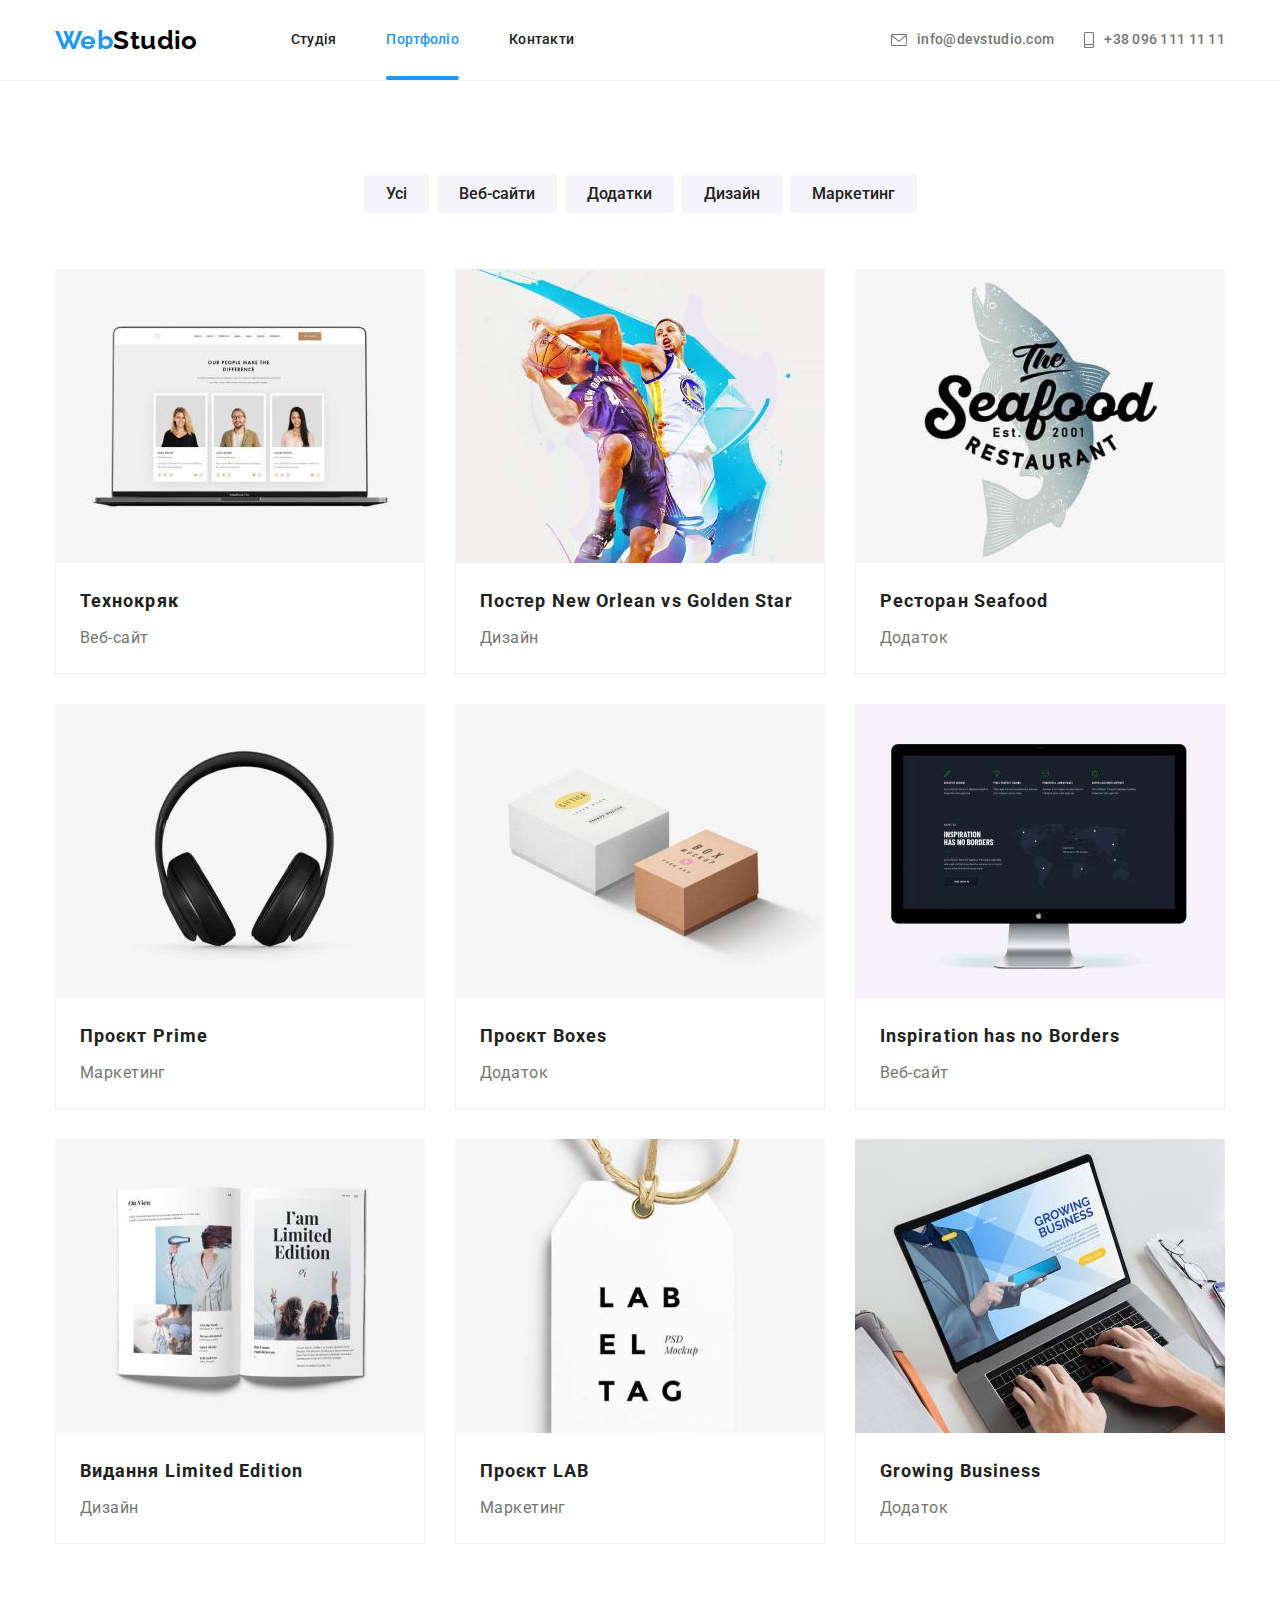
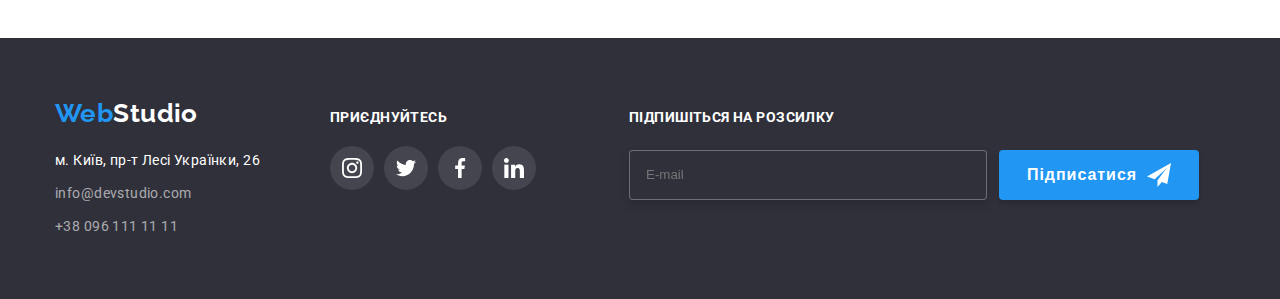
==== commit f894c242: "змінив сss" ====
--- a/portfolio.html
+++ b/portfolio.html
@@ -62,192 +62,192 @@
       <section class="project">
         <div class="container">
           <h1 hidden>Наші проєкти</h1>
-          <ul class="filter">
-            <li class="item">
-              <button class="filter-button" type="button">Усі</button>
-            </li>
-            <li class="item">
-              <button class="filter-button" type="button">Веб-сайти</button>
-            </li>
-            <li class="item">
-              <button class="filter-button" type="button">Додатки</button>
-            </li>
-            <li class="item">
-              <button class="filter-button" type="button">Дизайн</button>
-            </li>
-            <li class="item">
-              <button class="filter-button" type="button">Маркетинг</button>
+          <ul class="project__filter filter">
+            <li class="filter__item">
+              <button class="filter__button" type="button">Усі</button>
+            </li>
+            <li class="filter__item">
+              <button class="filter__button" type="button">Веб-сайти</button>
+            </li>
+            <li class="filter__item">
+              <button class="filter__button" type="button">Додатки</button>
+            </li>
+            <li class="filter__item">
+              <button class="filter__button" type="button">Дизайн</button>
+            </li>
+            <li class="filter__item">
+              <button class="filter__button" type="button">Маркетинг</button>
             </li>
           </ul>
           <ul class="examples">
-            <li class="item">
-              <a href="" class="exam-link">
-              <div class="exam-img">    
-                <img
+            <li class="examples__item">
+              <a href="" class="examples__link">
+              <div class="examples__card">    
+                <img class="card__img"
                   src="./images/port1.jpg"
                   width="370"
                   height="294"
                   alt="Ноутбук"
                 />
-                <div class="exam-overlay">
-                  <p class="overlay-text">Ресурс пропонує комплексні пропозиції з різним рівнем функціоналу та сервісів. Все це дозволить відвідувачу отримати вичерпні відомості про компанію чи приватну особу.</p>
-                </div>
-              </div>
-              <div class="item-text">
-                  <h2 class="project-title">Технокряк</h2>
-                  <p class="project-exsample">Веб-сайт</p>
-                </div>
-              </a>
-            </li>
-            <li class="item">
-              <a href="" class="exam-link">
-              <div class="exam-img">    
-                <img
+                <div class="examples__overlay">
+                  <p class="overlay__text">Ресурс пропонує комплексні пропозиції з різним рівнем функціоналу та сервісів. Все це дозволить відвідувачу отримати вичерпні відомості про компанію чи приватну особу.</p>
+                </div>
+              </div>
+              <div class="card__text">
+                  <h2 class="card__title">Технокряк</h2>
+                  <p class="card__exsample">Веб-сайт</p>
+                </div>
+              </a>
+            </li>
+            <li class="examples__item">
+              <a href="" class="examples__link">
+              <div class="examples__card">    
+                <img class="card__img"
                   src="./images/port2.jpg"
                   width="370"
                   height="294"
                   alt="Ноутбук"
                 />
-                <div class="exam-overlay">
-                  <p class="overlay-text">Ресурс пропонує комплексні пропозиції з різним рівнем функціоналу та сервісів. Все це дозволить відвідувачу отримати вичерпні відомості про компанію чи приватну особу.</p>
-                </div>
-              </div>
-              <div class="item-text">
-                  <h2 class="project-title">Постер New Orlean vs Golden Star</h2>
-                  <p class="project-exsample">Дизайн</p>
-                </div>
-              </a>
-            </li>
-            <li class="item">
-              <a href="" class="exam-link">
-              <div class="exam-img">    
-                <img
+                <div class="examples__overlay">
+                  <p class="overlay__text">Ресурс пропонує комплексні пропозиції з різним рівнем функціоналу та сервісів. Все це дозволить відвідувачу отримати вичерпні відомості про компанію чи приватну особу.</p>
+                </div>
+              </div>
+              <div class="card__text">
+                  <h2 class="card__title">Постер New Orlean vs Golden Star</h2>
+                  <p class="card__exsample">Дизайн</p>
+                </div>
+              </a>
+            </li>
+            <li class="examples__item">
+              <a href="" class="examples__link">
+              <div class="examples__card">    
+                <img class="card__img"
                   src="./images/port3.jpg"
                   width="370"
                   height="294"
                   alt="Ноутбук"
                 />
-                <div class="exam-overlay">
-                  <p class="overlay-text">Ресурс пропонує комплексні пропозиції з різним рівнем функціоналу та сервісів. Все це дозволить відвідувачу отримати вичерпні відомості про компанію чи приватну особу.</p>
-                </div>
-              </div>
-              <div class="item-text">
-                  <h2 class="project-title">Ресторан Seafood</h2>
-                  <p class="project-exsample">Додаток</p>
-                </div>
-              </a>
-            </li>
-            <li class="item">
-              <a href="" class="exam-link">
-              <div class="exam-img">    
-                <img
+                <div class="examples__overlay">
+                  <p class="overlay__text">Ресурс пропонує комплексні пропозиції з різним рівнем функціоналу та сервісів. Все це дозволить відвідувачу отримати вичерпні відомості про компанію чи приватну особу.</p>
+                </div>
+              </div>
+              <div class="card__text">
+                  <h2 class="card__title">Ресторан Seafood</h2>
+                  <p class="card__exsample">Додаток</p>
+                </div>
+              </a>
+            </li>
+            <li class="examples__item">
+              <a href="" class="examples__link">
+              <div class="examples__card">    
+                <img class="card__img"
                   src="./images/port4.jpg"
                   width="370"
                   height="294"
                   alt="Ноутбук"
                 />
-                <div class="exam-overlay">
-                  <p class="overlay-text">Ресурс пропонує комплексні пропозиції з різним рівнем функціоналу та сервісів. Все це дозволить відвідувачу отримати вичерпні відомості про компанію чи приватну особу.</p>
-                </div>
-              </div>
-              <div class="item-text">
-                  <h2 class="project-title">Проєкт Prime</h2>
-                  <p class="project-exsample">Маркетинг</p>
-                </div>
-              </a>
-            </li>
-            <li class="item">
-              <a href="" class="exam-link">
-              <div class="exam-img">    
-                <img
+                <div class="examples__overlay">
+                  <p class="overlay__text">Ресурс пропонує комплексні пропозиції з різним рівнем функціоналу та сервісів. Все це дозволить відвідувачу отримати вичерпні відомості про компанію чи приватну особу.</p>
+                </div>
+              </div>
+              <div class="card__text">
+                  <h2 class="card__title">Проєкт Prime</h2>
+                  <p class="card__exsample">Маркетинг</p>
+                </div>
+              </a>
+            </li>
+            <li class="examples__item">
+              <a href="" class="examples__link">
+              <div class="examples__card">    
+                <img class="card__img"
                   src="./images/port5.jpg"
                   width="370"
                   height="294"
                   alt="Ноутбук"
                 />
-                <div class="exam-overlay">
-                  <p class="overlay-text">Ресурс пропонує комплексні пропозиції з різним рівнем функціоналу та сервісів. Все це дозволить відвідувачу отримати вичерпні відомості про компанію чи приватну особу.</p>
-                </div>
-              </div>
-              <div class="item-text">
-                  <h2 class="project-title">Проєкт Boxes</h2>
-                  <p class="project-exsample">Додаток</p>
-                </div>
-              </a>
-            </li>
-            <li class="item">
-             <a href="" class="exam-link">
-              <div class="exam-img">    
-                <img
+                <div class="examples__overlay">
+                  <p class="overlay__text">Ресурс пропонує комплексні пропозиції з різним рівнем функціоналу та сервісів. Все це дозволить відвідувачу отримати вичерпні відомості про компанію чи приватну особу.</p>
+                </div>
+              </div>
+              <div class="card__text">
+                  <h2 class="card__title">Проєкт Boxes</h2>
+                  <p class="card__exsample">Додаток</p>
+                </div>
+              </a>
+            </li>
+            <li class="examples__item">
+             <a href="" class="examples__link">
+              <div class="examples__card">    
+                <img class="card__img"
                   src="./images/port6.jpg"
                   width="370"
                   height="294"
                   alt="Ноутбук"
                 />
-                <div class="exam-overlay">
-                  <p class="overlay-text">Ресурс пропонує комплексні пропозиції з різним рівнем функціоналу та сервісів. Все це дозволить відвідувачу отримати вичерпні відомості про компанію чи приватну особу.</p>
-                </div>
-              </div>
-              <div class="item-text">
-                  <h2 class="project-title">Inspiration has no Borders</h2>
-                  <p class="project-exsample">Веб-сайт</p>
-                </div>
-              </a>
-            </li>
-            <li class="item">
-              <a href="" class="exam-link">
-              <div class="exam-img">    
-                <img
+                <div class="examples__overlay">
+                  <p class="overlay__text">Ресурс пропонує комплексні пропозиції з різним рівнем функціоналу та сервісів. Все це дозволить відвідувачу отримати вичерпні відомості про компанію чи приватну особу.</p>
+                </div>
+              </div>
+              <div class="card__text">
+                  <h2 class="card__title">Inspiration has no Borders</h2>
+                  <p class="card__exsample">Веб-сайт</p>
+                </div>
+              </a>
+            </li>
+            <li class="examples__item">
+              <a href="" class="examples__link">
+              <div class="examples__card">    
+                <img class="card__img"
                   src="./images/port7.jpg"
                   width="370"
                   height="294"
                   alt="Ноутбук"
                 />
-                <div class="exam-overlay">
-                  <p class="overlay-text">Ресурс пропонує комплексні пропозиції з різним рівнем функціоналу та сервісів. Все це дозволить відвідувачу отримати вичерпні відомості про компанію чи приватну особу.</p>
-                </div>
-              </div>
-              <div class="item-text">
-                  <h2 class="project-title">Видання Limited Edition</h2>
-                  <p class="project-exsample">Дизайн</p>
-                </div>
-              </a>
-            </li>
-            <li class="item">
-              <a href="" class="exam-link">
-              <div class="exam-img">    
-                <img
+                <div class="examples__overlay">
+                  <p class="overlay__text">Ресурс пропонує комплексні пропозиції з різним рівнем функціоналу та сервісів. Все це дозволить відвідувачу отримати вичерпні відомості про компанію чи приватну особу.</p>
+                </div>
+              </div>
+              <div class="card__text">
+                  <h2 class="card__title">Видання Limited Edition</h2>
+                  <p class="card__exsample">Дизайн</p>
+                </div>
+              </a>
+            </li>
+            <li class="examples__item">
+              <a href="" class="examples__link">
+              <div class="examples__card">    
+                <img class="card__img"
                   src="./images/port8.jpg"
                   width="370"
                   height="294"
                   alt="Ноутбук"
                 />
-                <div class="exam-overlay">
-                  <p class="overlay-text">Ресурс пропонує комплексні пропозиції з різним рівнем функціоналу та сервісів. Все це дозволить відвідувачу отримати вичерпні відомості про компанію чи приватну особу.</p>
-                </div>
-              </div>
-              <div class="item-text">
-                  <h2 class="project-title">Проєкт LAB</h2>
-                  <p class="project-exsample">Маркетинг</p>
-                </div>
-              </a>
-            </li>
-            <li class="item">
-              <a href="" class="exam-link">
-              <div class="exam-img">    
-                <img
+                <div class="examples__overlay">
+                  <p class="overlay__text">Ресурс пропонує комплексні пропозиції з різним рівнем функціоналу та сервісів. Все це дозволить відвідувачу отримати вичерпні відомості про компанію чи приватну особу.</p>
+                </div>
+              </div>
+              <div class="card__text">
+                  <h2 class="card__title">Проєкт LAB</h2>
+                  <p class="card__exsample">Маркетинг</p>
+                </div>
+              </a>
+            </li>
+            <li class="examples__item">
+              <a href="" class="examples__link">
+              <div class="examples__card">    
+                <img class="card__img" 
                   src="./images/port9.jpg"
                   width="370"
                   height="294"
                   alt="Ноутбук"
                 />
-                <div class="exam-overlay">
-                  <p class="overlay-text">Ресурс пропонує комплексні пропозиції з різним рівнем функціоналу та сервісів. Все це дозволить відвідувачу отримати вичерпні відомості про компанію чи приватну особу.</p>
-                </div>
-              </div>
-              <div class="item-text">
-                  <h2 class="project-title">Growing Business</h2>
-                  <p class="project-exsample">Додаток</p>
+                <div class="examples__overlay">
+                  <p class="overlay__text">Ресурс пропонує комплексні пропозиції з різним рівнем функціоналу та сервісів. Все це дозволить відвідувачу отримати вичерпні відомості про компанію чи приватну особу.</p>
+                </div>
+              </div>
+              <div class="card__text">
+                  <h2 class="card__title">Growing Business</h2>
+                  <p class="card__exsample">Додаток</p>
                 </div>
               </a>
             </li>
@@ -257,73 +257,68 @@
     </main>
 
     <!--Футер-->
-    <footer class="adress">
-      <div class="container foot">
-        <div class="first">
-        <a href="./index.html" lang="en" class="logo"
-          ><span class="web">Web</span>Studio
+    <footer class="footer">
+      <div class="container box">
+        <div class="contact">
+        <a href="./index.html" lang="en" class="footer__logo logo"
+          ><span class="logo__text">Web</span>Studio
         </a>
-          <ul class="adress-list">
-            <li class="item">
-              <a class="maps" href="https://goo.gl/maps/tU6oUWFSM4fqJEDF9">
+          <ul class="contact__list">
+            <li class="contact__item">
+              <a class="contact__maps" href="https://goo.gl/maps/tU6oUWFSM4fqJEDF9">
                 м. Київ, пр-т Лесі Українки, 26
               </a>
             </li>
-            <li class="item">
-              <a class="link" href="mailto:info@devstudio.com"
+            <li class="contact__item">
+              <a class="contact__link" href="mailto:info@devstudio.com"
                 >info@devstudio.com</a
               >
             </li>
-            <li class="item">
-              <a class="link" href="tel:+380961111111">+38 096 111 11 11</a>
+            <li class="contact__item">
+              <a class="contact__link" href="tel:+380961111111">+38 096 111 11 11</a>
             </li>
           </ul>
         </div>
-        </address>
-        <div class="second">
-          <h3 class="adress-title">ПРИЄДНУЙТЕСЬ</h3>
-          <ul class="social-icons list">
-            <li class="social-item">
-              <a href="" class="social-link link">
-                <svg class="adress-icon" width="20" height="20">
+        <div class="addition">
+          <h3 class="addition__title">ПРИЄДНУЙТЕСЬ</h3>
+          <ul class="addition__list list">
+            <li class="addition__item">
+              <a href="" class="social link">
+                <svg class="social__icon" width="20" height="20">
                   <use href="./images/icons.svg#icon-inst"></use>
                 </svg>
               </a>
             </li>
-            <li class="social-item">
-              <a href="" class="social-link link"
-                ><svg class="adress-icon" width="20" height="20">
+            <li class="addition__item">
+              <a href="" class="social link"
+                ><svg class="social__icon" width="20" height="20">
                   <use href="./images/icons.svg#icon-twitter"></use></svg
               ></a>
             </li>
-            <li class="social-item">
-              <a href="" class="social-link link"
-                ><svg class="adress-icon" width="20" height="20">
+            <li class="addition__item">
+              <a href="" class="social link"
+                ><svg class="social__icon" width="20" height="20">
                   <use href="./images/icons.svg#icon-facebook"></use></svg
               ></a>
             </li>
-            <li class="social-item">
-              <a href="" class="social-link link"
-                ><svg class="adress-icon" width="20" height="20">
+            <li class="addition__item">
+              <a href="" class="social link"
+                ><svg class="social__icon" width="20" height="20">
                   <use href="./images/icons.svg#icon-linkedin"></use></svg
               ></a>
             </li>
           </ul>
         </div>
-        <div class="third">
-          <form class="subscribe-form">
-          <label>
-          <strong class="subscribe-text">Підпишіться на розсилку</strong>
-          <ul class="subscribe-list"> 
-            <li class="subscribe-input">
-              <input type="email" name="email" placeholder="E-mail" required />
-            </li>
-            <li><button class="subscribe-btn" type="submit">
-Підписатися<span class="subscribe-icons"><svg class="subscribe-icon" width="24" height="24">
+        <div class="subscribe">
+          <strong class="subscribe__text">Підпишіться на розсилку</strong>
+          <form class="subscribe__form">
+          <label class="subscribe__label">
+              <input class="subscribe__input" type="email" name="email" placeholder="E-mail" required />
+              <button class="subscribe__btn" type="submit">
+Підписатися<span class="subscribe__icons"><svg class="subscribe-icon" width="24" height="24">
                   <use href="./images/icons.svg#icon-send"></use></svg
-              ></span></button></li>
-          </ul>
-          
+              ></span></button>
+         
           </label>
         </div>
       </div>
--- a/css/main.min.css
+++ b/css/main.min.css
@@ -1 +1 @@
-:root{--title-text-color: #212121;--primary-text-color: #757575;--white: #FFFFFF;--black-color: #000000;--secondary-background-color: #F5F5F5;--third-background-color: #2F303A;--accent-color: #2196F3;--icon-color: #AFB1B8;--animation-cubic: cubic-bezier(0.4, 0, 0.2, 1)}*,::before,::after{-webkit-box-sizing:border-box;box-sizing:border-box}body{margin:0;background-color:var(--white);color:var(--title-text-color);font-size:14px;font-family:"Roboto",sans-serif;letter-spacing:.03em}a{text-decoration:none}ul{list-style:none}h1,h2,h3,h4,h5,h6,p{margin-top:0}.list{margin:0;padding:0;list-style:none}.link{text-decoration:none}.container{margin:0 auto;padding-left:15px;padding-right:15px;width:1200px}.hero{padding-top:200px;padding-bottom:200px;background-color:var(--third-background-color);color:var(--white)}.hero__title{margin-top:0;margin-bottom:30px;font-weight:900;font-size:44px;line-height:1.36;text-align:center;letter-spacing:.06em;text-transform:uppercase}.overlay{max-width:1600px;height:600px;margin-left:auto;margin-right:auto;background-color:#2f303a;background-image:-webkit-gradient(linear, left top, right top, from(rgba(47, 48, 58, 0.4)), to(rgba(47, 48, 58, 0.4))),url(../images/hero.jpg);background-image:linear-gradient(to right, rgba(47, 48, 58, 0.4), rgba(47, 48, 58, 0.4)),url(../images/hero.jpg)}.hero__button{padding-top:10px;padding-bottom:10px;padding-left:32px;padding-right:32px;margin:auto;font-family:inherit;color:var(--white-color);background-color:var(--accent-color);font-weight:700;font-size:16px;line-height:1.87;display:-webkit-box;display:-ms-flexbox;display:flex;-webkit-box-align:center;-ms-flex-align:center;align-items:center;text-align:center;letter-spacing:.06em;cursor:pointer;border-radius:4px;border:none;-webkit-transition:background-color 250ms var(--animation-cubic);transition:background-color 250ms var(--animation-cubic)}.hero__button:hover,.hero__button:focus{background-color:#188ce8}.backdrop{position:fixed;top:0;left:0;width:100%;height:100%;background-color:rgba(0,0,0,.5);-webkit-transition-property:opacity visibility;transition-property:opacity visibility;-webkit-transition-duration:250ms;transition-duration:250ms;-webkit-transition-timing-function:var(--animation-cubic);transition-timing-function:var(--animation-cubic);z-index:3}.backdrop.is-hidden{opacity:0;pointer-events:none;visibility:hidden}.backdrop.is-hidden .modal{-webkit-transform:translate(-50%, -50%) scale(1.1);transform:translate(-50%, -50%) scale(1.1)}.modal{position:absolute;top:50%;left:50%;z-index:3;-webkit-transform:translate(-50%, -50%) scale(1);transform:translate(-50%, -50%) scale(1);-webkit-transition-property:-webkit-transform;transition-property:-webkit-transform;transition-property:transform;transition-property:transform, -webkit-transform;-webkit-transition-duration:250ms;transition-duration:250ms;-webkit-transition-timing-function:var(--animation-cubic);transition-timing-function:var(--animation-cubic);min-width:528px;min-height:581px;background-color:#fff;-webkit-box-shadow:0px 1px 3px rgba(0,0,0,.12),0px 1px 1px rgba(0,0,0,.14),0px 2px 1px rgba(0,0,0,.2);box-shadow:0px 1px 3px rgba(0,0,0,.12),0px 1px 1px rgba(0,0,0,.14),0px 2px 1px rgba(0,0,0,.2);border-radius:4px}.modal__btn{position:absolute;display:-webkit-box;display:-ms-flexbox;display:flex;-webkit-box-align:center;-ms-flex-align:center;align-items:center;-webkit-box-pack:center;-ms-flex-pack:center;justify-content:center;padding:0;top:8px;right:8px;width:30px;height:30px;border:1px solid rgba(0,0,0,.1);border-radius:50%;background-color:#fff;cursor:pointer}.modal__icon{-webkit-transition:fill 250ms var(--animation-cubic);transition:fill 250ms var(--animation-cubic)}.modal__btn:hover .modal__icon,.modal__btn:focus .modal__icon{fill:var(--accent-color)}.form{width:528px;height:581px;margin:0;padding:40px;font-size:12px;letter-spacing:.01em;color:#757575}.form__field{position:relative;margin-bottom:10px;height:58px;color:var(--title-text-color)}.form__label{color:var(--primary-text-color)}.form__input{width:100%;height:40px;margin-top:4px;padding-left:42px;outline:none;border:1px solid rgba(33,33,33,.2);border-radius:4px;color:var(--title-text-color);-webkit-transition:border-color 250ms var(--animation-cubic);transition:border-color 250ms var(--animation-cubic)}.form__icon{position:absolute;left:12px;top:29px;fill:currentColor;-webkit-transition:fill 250ms var(--animation-cubic);transition:fill 250ms var(--animation-cubic)}.form__input:focus,.feedback__area:focus{border-color:var(--accent-color)}.form__input:focus+.form__icon{fill:var(--accent-color)}.form__title{display:-webkit-box;display:-ms-flexbox;display:flex;-webkit-box-pack:center;-ms-flex-pack:center;justify-content:center;margin-bottom:12px;font-size:20px;color:#212121;letter-spacing:.03em}.feedback{margin-bottom:20px;height:138px}.feedback__area{resize:none;margin-top:4px;width:448px;height:120px;padding:12px 16px;border:1px solid rgba(33,33,33,.2);border-radius:4px;outline:none;-webkit-transition:border-color 250ms var(--animation-cubic);transition:border-color 250ms var(--animation-cubic)}.policy{margin-bottom:30px;line-height:1.71}.agreement{display:-webkit-box;display:-ms-flexbox;display:flex;-webkit-box-pack:center;-ms-flex-pack:center;justify-content:center;-webkit-box-align:center;-ms-flex-align:center;align-items:center;margin-bottom:40px;font-size:14px;letter-spacing:.03em}.agreement__checkbox{-webkit-appearance:none;-moz-appearance:none;appearance:none}.agreement__checkbox:checked+.agreement__icon{background-color:var(--accent-color);border:none;background-size:contain}.agreement__icon{width:16px;height:15px;margin-right:7px;background:#fff;border:2px solid var(--title-text-color);-webkit-box-shadow:0px 1px 3px rgba(0,0,0,.12),0px 1px 1px rgba(0,0,0,.14),0px 2px 1px rgba(0,0,0,.2);box-shadow:0px 1px 3px rgba(0,0,0,.12),0px 1px 1px rgba(0,0,0,.14),0px 2px 1px rgba(0,0,0,.2);border-radius:4px;background-image:url(../images/check.svg);background-origin:border-box;background-size:0;-webkit-transition:background-color 250ms var(--animation-cubic),border 250ms var(--animation-cubic);transition:background-color 250ms var(--animation-cubic),border 250ms var(--animation-cubic)}.agreement__text{text-decoration:underline;color:#2196f3}.submit-btn{display:-webkit-box;display:-ms-flexbox;display:flex;width:200px;height:50px;margin:0;margin-left:auto;margin-right:auto;padding-top:10px;padding-bottom:10px;padding-left:52px;padding-right:52px;background:#2196f3;-webkit-box-shadow:0px 4px 4px rgba(0,0,0,.15);box-shadow:0px 4px 4px rgba(0,0,0,.15);border-radius:4px;border:none;font-size:16px;font-weight:700;line-height:1.88;letter-spacing:.06em;color:#fff}.header{border-bottom:1px solid #ececec}.main-nav{display:-webkit-box;display:-ms-flexbox;display:flex;-webkit-box-align:center;-ms-flex-align:center;align-items:center}.header-nav__logo{margin-right:93px}.header-nav{display:-webkit-inline-box;display:-ms-inline-flexbox;display:inline-flex;-webkit-box-align:center;-ms-flex-align:center;align-items:center}.site-nav{display:-webkit-box;display:-ms-flexbox;display:flex}.site-nav__item:not(:last-child){margin-right:50px}.site-nav__link--current::after{content:"";position:absolute;bottom:0;display:block;width:100%;height:4px;background-color:var(--accent-color);border-radius:2px}.site-nav__item{position:relative}.site-nav__link{color:var(--title-text-color);font-weight:500;line-height:1.14;letter-spacing:.02em;-webkit-transition:color 250ms var(--animation-cubic);transition:color 250ms var(--animation-cubic)}.site-nav__link:hover,.site-nav__link:focus{color:var(--accent-color)}.site-nav__link{position:relative;display:block;padding-top:32px;padding-bottom:32px}.site-nav__link--current{color:var(--accent-color)}.contacts{display:-webkit-box;display:-ms-flexbox;display:flex;margin-left:auto;padding:0;font-weight:500;line-height:1.14;letter-spacing:.02em}.contacts__item:not(:last-child){margin-right:30px}.contacts__mail{color:var(--primary-text-color);display:-webkit-box;display:-ms-flexbox;display:flex;-webkit-box-align:center;-ms-flex-align:center;align-items:center;-webkit-transition:color 250ms var(--animation-cubic);transition:color 250ms var(--animation-cubic)}.mail__icon{margin-right:10px;fill:var(--primary-text-color);-webkit-transition:fill 250ms var(--animation-cubic);transition:fill 250ms var(--animation-cubic)}.contacts__mail:hover .mail__icon,.contacts__mail:focus .mail__icon{fill:var(--accent-color)}.contacts__mail:hover,.contacts__mail:focus{color:var(--accent-color)}.contacts__tel{color:var(--primary-text-color);display:-webkit-box;display:-ms-flexbox;display:flex;-webkit-box-align:center;-ms-flex-align:center;align-items:center;-webkit-transition:color 250ms var(--animation-cubic);transition:color 250ms var(--animation-cubic)}.tel__icon{margin-right:10px;fill:var(--primary-text-color);-webkit-transition:fill 250ms var(--animation-cubic);transition:fill 250ms var(--animation-cubic)}.contacts__tel:hover .tel__icon,.contacts__tel:focus .tel__icon{fill:var(--accent-color)}.contacts__tel:hover,.contacts__tel:focus{color:var(--accent-color)}.logo{color:var(--black-color);font-family:Raleway,sans-serif;font-weight:700;font-size:26px;line-height:1.19}.logo__text{color:var(--accent-color)}.special{padding-top:94px;padding-bottom:94px}.special-list{display:-webkit-box;display:-ms-flexbox;display:flex;margin:0;padding:0;gap:30px}.special-list .item{-ms-flex-preferred-size:270px;flex-basis:270px}.special-icons{margin-bottom:30px;width:270px;height:120px;display:-webkit-box;display:-ms-flexbox;display:flex;-webkit-box-pack:center;-ms-flex-pack:center;justify-content:center;-webkit-box-align:center;-ms-flex-align:center;align-items:center;background-color:#f5f4fa}.special-title{margin-top:0;margin-bottom:10px;font-size:14px;font-weight:700;line-height:1.14;text-transform:uppercase;text-align:left}.special-text{margin:0;color:var(--primary-text-color);font-weight:400;line-height:1.71}.work{padding-bottom:94px}.work-title{margin-top:0;margin-bottom:50px;font-weight:700;font-size:36px;line-height:1.16;text-align:center}.work-list{margin:0;padding:0;display:-webkit-box;display:-ms-flexbox;display:flex}.work-list .item img{margin:0}.work-list .item:not(:last-child){margin-right:30px}.work-list .item{position:relative;height:294px}.work-text{position:absolute;bottom:0;margin:0;padding-top:27px;width:100%;height:70px;font-weight:700;line-height:1.14;text-align:center;text-transform:uppercase;color:var(--white);background-color:rgba(47,48,58,.8)}.team{background-color:#f5f4fa;padding:94px 0}.team-list{display:-webkit-box;display:-ms-flexbox;display:flex;margin:0;padding:0}.team-list .item{background-color:#fff;-webkit-box-shadow:0px 1px 3px rgba(0,0,0,.12),0px 1px 1px rgba(0,0,0,.14),0px 2px 1px rgba(0,0,0,.2);box-shadow:0px 1px 3px rgba(0,0,0,.12),0px 1px 1px rgba(0,0,0,.14),0px 2px 1px rgba(0,0,0,.2);border-radius:0px 0px 4px 4px}.team-list .item-text{padding-top:30px;padding-bottom:30px}.team-list .item:not(:last-child){margin-right:30px}.team-title{margin-top:0;margin-bottom:50px;background-color:#f5f4fa;font-weight:700;font-size:36px;line-height:1.16;text-align:center}.team-name{margin-top:0;margin-bottom:10px;font-weight:500;font-size:16px;line-height:1.18;text-align:center}.team-position{margin:0;color:var(--primary-text-color);font-weight:400;font-size:16px;line-height:1.18;text-align:center}.team .team-icons{display:-webkit-box;display:-ms-flexbox;display:flex;-webkit-box-pack:center;-ms-flex-pack:center;justify-content:center;margin-top:16px}.team-list .social-item{width:44px;height:44px;margin-right:10px}.team-list .social-link{height:100%;border-radius:50%;cursor:pointer;display:-webkit-box;display:-ms-flexbox;display:flex;-webkit-box-pack:center;-ms-flex-pack:center;justify-content:center;-webkit-box-align:center;-ms-flex-align:center;align-items:center;color:var(--primary-text-color);-webkit-transition-property:background-color,color;transition-property:background-color,color;-webkit-transition-duration:250ms;transition-duration:250ms;-webkit-transition-timing-function:var(--animation-cubic);transition-timing-function:var(--animation-cubic)}.team-list .social-link:hover,.team-list .social-link:focus{background-color:var(--accent-color);color:var(--white)}.team-list .social-link:hover .team-icon,.team-list .social-link:focus .team-icon{fill:var(--white)}.team-list .team-icon{fill:currentColor}.team-list .social-item:last-child{margin-right:0}.clients{padding-top:94px;padding-bottom:94px}.clients-list{margin:0;padding:0;display:-webkit-box;display:-ms-flexbox;display:flex;-webkit-box-align:center;-ms-flex-align:center;align-items:center;-webkit-box-pack:center;-ms-flex-pack:center;justify-content:center}.clients-title{margin-bottom:50px;font-size:36px;line-height:1.16;text-align:center}.clients-list .icon-list{margin-right:30px;width:170px;height:92px}.clients-list .list:last-child{margin-right:0}.clients-list .clients-link:hover,.clients-list .clients-link:focus{border-color:var(--accent-color);color:var(--accent-color)}.clients-icon{fill:currentColor}.clients-link{width:100%;height:100%;display:-webkit-box;display:-ms-flexbox;display:flex;-webkit-box-pack:center;-ms-flex-pack:center;justify-content:center;-webkit-box-align:center;-ms-flex-align:center;align-items:center;border:1px solid #afb1b8;border-radius:4px;color:var(--icon-color);-webkit-transition:border-color 250ms var(--animation-cubic),color 250ms var(--animation-cubic);transition:border-color 250ms var(--animation-cubic),color 250ms var(--animation-cubic)}.adress{padding-top:60px;padding-bottom:60px;background-color:#2f303a;font-weight:400;line-height:1.71}.adress .logo{display:inline-block;margin-bottom:20px;color:var(--white)}.adress-list{padding:0;margin:0}.adress-list .item:not(:last-child){margin-bottom:9px}.maps{font-style:normal;color:var(--white);-webkit-transition-property:color;transition-property:color;-webkit-transition-duration:250ms;transition-duration:250ms;-webkit-transition-timing-function:var(--animation-cubic);transition-timing-function:var(--animation-cubic)}.maps:hover,.maps:focus{color:var(--accent-color)}.link{font-style:normal;color:rgba(255,255,255,.6);-webkit-transition-property:color;transition-property:color;-webkit-transition-duration:250ms;transition-duration:250ms;-webkit-transition-timing-function:var(--animation-cubic);transition-timing-function:var(--animation-cubic)}.adress .first{margin-right:70px}.link:hover,.link:focus{color:var(--accent-color)}.foot{display:-webkit-box;display:-ms-flexbox;display:flex;-webkit-box-align:baseline;-ms-flex-align:baseline;align-items:baseline}.social-icons{display:-webkit-box;display:-ms-flexbox;display:flex}.adress .social-item{width:44px;height:44px;margin-right:10px}.adress .social-item:last-child{margin-right:0}.adress-title{margin:0;margin-bottom:20px;padding:0;font-size:14px;line-height:1.14;color:var(--white)}.adress .adress-icon{fill:var(--white)}.adress .social-link:hover,.adress .social-link:focus{background-color:var(--accent-color)}.adress .social-link{width:100%;height:100%;border-radius:50%;cursor:pointer;display:-webkit-box;display:-ms-flexbox;display:flex;-webkit-box-pack:center;-ms-flex-pack:center;justify-content:center;-webkit-box-align:center;-ms-flex-align:center;align-items:center;background-color:rgba(255,255,255,.1);-webkit-transition-property:background-color;transition-property:background-color;-webkit-transition-duration:250ms;transition-duration:250ms;-webkit-transition-timing-function:var(--animation-cubic);transition-timing-function:var(--animation-cubic)}.second{width:206px;height:80px}.third{display:-webkit-box;display:-ms-flexbox;display:flex;-webkit-box-orient:vertical;-webkit-box-direction:normal;-ms-flex-direction:column;flex-direction:column;margin-left:93px}.subscribe-label{display:-webkit-box;display:-ms-flexbox;display:flex}.subscribe-text{text-transform:uppercase;color:#fff;margin-bottom:20px}.third input{margin-right:12px;width:358px;height:50px;padding-left:16px;background:#2f303a;color:var(--white);border:1px solid rgba(255,255,255,.3);-webkit-filter:drop-shadow(0px 4px 4px rgba(0, 0, 0, 0.15));filter:drop-shadow(0px 4px 4px rgba(0, 0, 0, 0.15));border-radius:4px;outline:none;-webkit-transition:border-color 250ms var(--animation-cubic);transition:border-color 250ms var(--animation-cubic)}.third input:focus{border-color:var(--accent-color)}.subscribe-icons{width:24px;height:24px;margin-left:10px}.subscribe-btn{display:-webkit-box;display:-ms-flexbox;display:flex;-webkit-box-pack:center;-ms-flex-pack:center;justify-content:center;-webkit-box-align:center;-ms-flex-align:center;align-items:center;padding:0;width:200px;height:50px;background:#2196f3;-webkit-box-shadow:0px 4px 4px rgba(0,0,0,.15);box-shadow:0px 4px 4px rgba(0,0,0,.15);border-radius:4px;border:none;font-weight:700;font-size:16px;line-height:1.88;letter-spacing:.06em;color:#fff}.project{padding-top:94px;padding-bottom:94px}.filter{display:-webkit-box;display:-ms-flexbox;display:flex;-webkit-box-pack:center;-ms-flex-pack:center;justify-content:center;margin:0;margin-bottom:56px;padding:0}.filter .item:not(:last-child){margin-right:8px}.filter .filter-button:hover,.filter .filter-button:focus{-webkit-box-shadow:0px 1px 1px rgba(0,0,0,.12),0px 4px 4px rgba(0,0,0,.06),1px 4px 6px rgba(0,0,0,.16);box-shadow:0px 1px 1px rgba(0,0,0,.12),0px 4px 4px rgba(0,0,0,.06),1px 4px 6px rgba(0,0,0,.16)}.project-title{margin:0;margin-bottom:4px;color:var(--title-text-color);font-weight:700;font-size:18px;line-height:2;letter-spacing:.06em}.project-exsample{margin:0;color:var(--primary-text-color);font-size:16px;line-height:1.88}.examples{display:-webkit-box;display:-ms-flexbox;display:flex;-ms-flex-wrap:wrap;flex-wrap:wrap;margin:0;padding:0}.examples .item{margin-right:30px;margin-bottom:30px;display:-webkit-box;display:-ms-flexbox;display:flex}.examples .exam-link{-webkit-transition:-webkit-box-shadow 250ms var(--animation-cubic);transition:-webkit-box-shadow 250ms var(--animation-cubic);transition:box-shadow 250ms var(--animation-cubic);transition:box-shadow 250ms var(--animation-cubic), -webkit-box-shadow 250ms var(--animation-cubic)}.examples .exam-link:hover,.examples .exam-link:focus{-webkit-box-shadow:0px 1px 1px rgba(0,0,0,.12),0px 4px 4px rgba(0,0,0,.06),1px 4px 6px rgba(0,0,0,.16);box-shadow:0px 1px 1px rgba(0,0,0,.12),0px 4px 4px rgba(0,0,0,.06),1px 4px 6px rgba(0,0,0,.16)}.examples .item-text{padding-top:20px;padding-bottom:20px;padding-left:24px;padding-right:24px;border-left:1px solid #eee;border-right:1px solid #eee;border-bottom:1px solid #eee}.examples img{display:block}.examples .item:nth-child(3n){margin-right:0}.examples .item:nth-last-child(-n+3){margin-bottom:0}.exam-img{position:relative;overflow:hidden}.exam-overlay{position:absolute;bottom:0;width:100%;height:100%;padding:63px 24px;background-color:rgba(33,150,243,.9);-webkit-transform:translatey(100%);transform:translatey(100%);-webkit-transition:-webkit-transform 250ms var(--animation-cubic);transition:-webkit-transform 250ms var(--animation-cubic);transition:transform 250ms var(--animation-cubic);transition:transform 250ms var(--animation-cubic), -webkit-transform 250ms var(--animation-cubic)}.exam-link:hover .exam-overlay,.exam-link:focus .exam-overlay{-webkit-transform:translatey(0);transform:translatey(0)}.overlay-text{padding:0;margin:0;font-size:18px;line-height:1.56;color:#fff}.filter-button{padding-top:6px;padding-bottom:6px;padding-left:22px;padding-right:22px;border-radius:4px;border:none;font-family:inherit;background-color:#f5f4fa;color:var(--title-text-color);font-family:"Roboto";font-weight:500;font-size:16px;line-height:1.6;text-align:center;cursor:pointer;-webkit-transition:background-color 250ms var(--animation-cubic),color 250ms var(--animation-cubic),-webkit-box-shadow 250ms var(--animation-cubic);transition:background-color 250ms var(--animation-cubic),color 250ms var(--animation-cubic),-webkit-box-shadow 250ms var(--animation-cubic);transition:background-color 250ms var(--animation-cubic),box-shadow 250ms var(--animation-cubic),color 250ms var(--animation-cubic);transition:background-color 250ms var(--animation-cubic),box-shadow 250ms var(--animation-cubic),color 250ms var(--animation-cubic),-webkit-box-shadow 250ms var(--animation-cubic)}.filter-button:hover,.filter-button:focus{background-color:var(--accent-color);color:var(--white)}/*# sourceMappingURL=main.min.css.map */+:root{--title-text-color: #212121;--primary-text-color: #757575;--white: #FFFFFF;--black-color: #000000;--secondary-background-color: #F5F5F5;--third-background-color: #2F303A;--accent-color: #2196F3;--icon-color: #AFB1B8;--animation-cubic: cubic-bezier(0.4, 0, 0.2, 1)}*,::before,::after{-webkit-box-sizing:border-box;box-sizing:border-box}body{margin:0;background-color:var(--white);color:var(--title-text-color);font-size:14px;font-family:"Roboto",sans-serif;letter-spacing:.03em}a{text-decoration:none}ul{list-style:none}h1,h2,h3,h4,h5,h6,p{margin-top:0}.list{margin:0;padding:0;list-style:none}.link{text-decoration:none}.container{margin:0 auto;padding-left:15px;padding-right:15px;width:1200px}.hero{padding-top:200px;padding-bottom:200px;background-color:var(--third-background-color);color:var(--white)}.hero__title{margin-top:0;margin-bottom:30px;font-weight:900;font-size:44px;line-height:1.36;text-align:center;letter-spacing:.06em;text-transform:uppercase}.overlay{max-width:1600px;height:600px;margin-left:auto;margin-right:auto;background-color:#2f303a;background-image:-webkit-gradient(linear, left top, right top, from(rgba(47, 48, 58, 0.4)), to(rgba(47, 48, 58, 0.4))),url(../images/hero.jpg);background-image:linear-gradient(to right, rgba(47, 48, 58, 0.4), rgba(47, 48, 58, 0.4)),url(../images/hero.jpg)}.hero__button{padding-top:10px;padding-bottom:10px;padding-left:32px;padding-right:32px;margin:auto;font-family:inherit;color:var(--white-color);background-color:var(--accent-color);font-weight:700;font-size:16px;line-height:1.87;display:-webkit-box;display:-ms-flexbox;display:flex;-webkit-box-align:center;-ms-flex-align:center;align-items:center;text-align:center;letter-spacing:.06em;cursor:pointer;border-radius:4px;border:none;-webkit-transition:background-color 250ms var(--animation-cubic);transition:background-color 250ms var(--animation-cubic)}.hero__button:hover,.hero__button:focus{background-color:#188ce8}.backdrop{position:fixed;top:0;left:0;width:100%;height:100%;background-color:rgba(0,0,0,.5);-webkit-transition-property:opacity visibility;transition-property:opacity visibility;-webkit-transition-duration:250ms;transition-duration:250ms;-webkit-transition-timing-function:var(--animation-cubic);transition-timing-function:var(--animation-cubic);z-index:3}.backdrop--is-hidden{opacity:0;pointer-events:none;visibility:hidden}.backdrop--is-hidden .modal{-webkit-transform:translate(-50%, -50%) scale(1.1);transform:translate(-50%, -50%) scale(1.1)}.modal{position:absolute;top:50%;left:50%;z-index:3;-webkit-transform:translate(-50%, -50%) scale(1);transform:translate(-50%, -50%) scale(1);-webkit-transition-property:-webkit-transform;transition-property:-webkit-transform;transition-property:transform;transition-property:transform, -webkit-transform;-webkit-transition-duration:250ms;transition-duration:250ms;-webkit-transition-timing-function:var(--animation-cubic);transition-timing-function:var(--animation-cubic);min-width:528px;min-height:581px;background-color:#fff;-webkit-box-shadow:0px 1px 3px rgba(0,0,0,.12),0px 1px 1px rgba(0,0,0,.14),0px 2px 1px rgba(0,0,0,.2);box-shadow:0px 1px 3px rgba(0,0,0,.12),0px 1px 1px rgba(0,0,0,.14),0px 2px 1px rgba(0,0,0,.2);border-radius:4px}.modal__btn{position:absolute;display:-webkit-box;display:-ms-flexbox;display:flex;-webkit-box-align:center;-ms-flex-align:center;align-items:center;-webkit-box-pack:center;-ms-flex-pack:center;justify-content:center;padding:0;top:8px;right:8px;width:30px;height:30px;border:1px solid rgba(0,0,0,.1);border-radius:50%;background-color:#fff;cursor:pointer}.modal__icon{-webkit-transition:fill 250ms var(--animation-cubic);transition:fill 250ms var(--animation-cubic)}.modal__btn:hover .modal__icon,.modal__btn:focus .modal__icon{fill:var(--accent-color)}.form{width:528px;height:581px;margin:0;padding:40px;font-size:12px;letter-spacing:.01em;color:#757575}.form__field{position:relative;margin-bottom:10px;height:58px;color:var(--title-text-color)}.form__label{color:var(--primary-text-color)}.form__input{width:100%;height:40px;margin-top:4px;padding-left:42px;outline:none;border:1px solid rgba(33,33,33,.2);border-radius:4px;color:var(--title-text-color);-webkit-transition:border-color 250ms var(--animation-cubic);transition:border-color 250ms var(--animation-cubic)}.form__input:focus{border-color:var(--accent-color)}.form__icon{position:absolute;left:12px;top:29px;fill:currentColor;-webkit-transition:fill 250ms var(--animation-cubic);transition:fill 250ms var(--animation-cubic)}.form__input:focus+.form__icon{fill:var(--accent-color)}.form__title{display:-webkit-box;display:-ms-flexbox;display:flex;-webkit-box-pack:center;-ms-flex-pack:center;justify-content:center;margin-bottom:12px;font-size:20px;color:#212121;letter-spacing:.03em}.feedback{margin-bottom:20px;height:138px}.feedback__area{resize:none;margin-top:4px;width:448px;height:120px;padding:12px 16px;border:1px solid rgba(33,33,33,.2);border-radius:4px;outline:none;-webkit-transition:border-color 250ms var(--animation-cubic);transition:border-color 250ms var(--animation-cubic)}.feedback__area:focus{border-color:var(--accent-color)}.policy{margin-bottom:30px;line-height:1.71}.agreement{display:-webkit-box;display:-ms-flexbox;display:flex;-webkit-box-pack:center;-ms-flex-pack:center;justify-content:center;-webkit-box-align:center;-ms-flex-align:center;align-items:center;margin-bottom:40px;font-size:14px;letter-spacing:.03em;cursor:pointer}.agreement__text{text-decoration:underline;color:#2196f3}.agreement__checkbox{-webkit-appearance:none;-moz-appearance:none;appearance:none}.agreement__icon{width:16px;height:15px;margin-right:7px;background:#fff;border:2px solid var(--title-text-color);-webkit-box-shadow:0px 1px 3px rgba(0,0,0,.12),0px 1px 1px rgba(0,0,0,.14),0px 2px 1px rgba(0,0,0,.2);box-shadow:0px 1px 3px rgba(0,0,0,.12),0px 1px 1px rgba(0,0,0,.14),0px 2px 1px rgba(0,0,0,.2);border-radius:4px;background-image:url(../images/check.svg);background-origin:border-box;background-size:0;-webkit-transition:background-color 250ms var(--animation-cubic),border 250ms var(--animation-cubic);transition:background-color 250ms var(--animation-cubic),border 250ms var(--animation-cubic)}.agreement__checkbox:checked+.agreement__icon{background-color:var(--accent-color);border:none;background-size:contain}.submit-btn{display:-webkit-box;display:-ms-flexbox;display:flex;width:200px;height:50px;margin:0;margin-left:auto;margin-right:auto;padding-top:10px;padding-bottom:10px;padding-left:52px;padding-right:52px;background:#2196f3;-webkit-box-shadow:0px 4px 4px rgba(0,0,0,.15);box-shadow:0px 4px 4px rgba(0,0,0,.15);border-radius:4px;border:none;font-size:16px;font-weight:700;line-height:1.88;letter-spacing:.06em;color:#fff;cursor:pointer}.header{border-bottom:1px solid #ececec}.main-nav{display:-webkit-box;display:-ms-flexbox;display:flex;-webkit-box-align:center;-ms-flex-align:center;align-items:center}.header-nav{display:-webkit-inline-box;display:-ms-inline-flexbox;display:inline-flex;-webkit-box-align:center;-ms-flex-align:center;align-items:center}.header-nav__logo{margin-right:93px}.site-nav{display:-webkit-box;display:-ms-flexbox;display:flex}.site-nav__item:not(:last-child){margin-right:50px}.site-nav__item{position:relative}.site-nav__link{position:relative;display:block;padding-top:32px;padding-bottom:32px;color:var(--title-text-color);font-weight:500;line-height:1.14;letter-spacing:.02em;-webkit-transition:color 250ms var(--animation-cubic);transition:color 250ms var(--animation-cubic)}.site-nav__link:hover,.site-nav__link:focus{color:var(--accent-color)}.site-nav__link--current{color:var(--accent-color)}.site-nav__link--current::after{content:"";position:absolute;bottom:0;display:block;width:100%;height:4px;background-color:var(--accent-color);border-radius:2px}.contacts{display:-webkit-box;display:-ms-flexbox;display:flex;margin-left:auto;padding:0;font-weight:500;line-height:1.14;letter-spacing:.02em}.contacts__item:not(:last-child){margin-right:30px}.mail__icon{margin-right:10px;fill:var(--primary-text-color);-webkit-transition:fill 250ms var(--animation-cubic);transition:fill 250ms var(--animation-cubic)}.contacts__mail:hover .mail__icon,.contacts__mail:focus .mail__icon{fill:var(--accent-color)}.contacts__mail{color:var(--primary-text-color);display:-webkit-box;display:-ms-flexbox;display:flex;-webkit-box-align:center;-ms-flex-align:center;align-items:center;-webkit-transition:color 250ms var(--animation-cubic);transition:color 250ms var(--animation-cubic)}.contacts__mail__mail:hover,.contacts__mail__mail:focus{color:var(--accent-color)}.contacts__tel{color:var(--primary-text-color);display:-webkit-box;display:-ms-flexbox;display:flex;-webkit-box-align:center;-ms-flex-align:center;align-items:center;-webkit-transition:color 250ms var(--animation-cubic);transition:color 250ms var(--animation-cubic)}.contacts__tel:hover,.contacts__tel:focus{color:var(--accent-color)}.tel__icon{margin-right:10px;fill:var(--primary-text-color);-webkit-transition:fill 250ms var(--animation-cubic);transition:fill 250ms var(--animation-cubic)}.tel__icon:hover .tel__icon,.tel__icon:focus .tel__icon{fill:var(--accent-color)}.logo{color:var(--black-color);font-family:Raleway,sans-serif;font-weight:700;font-size:26px;line-height:1.19}.logo__text{color:var(--accent-color)}.special{padding-top:94px;padding-bottom:94px}.special__list{display:-webkit-box;display:-ms-flexbox;display:flex;margin:0;padding:0;gap:30px}.special__item{-ms-flex-preferred-size:270px;flex-basis:270px}.special__icons{margin-bottom:30px;width:270px;height:120px;display:-webkit-box;display:-ms-flexbox;display:flex;-webkit-box-pack:center;-ms-flex-pack:center;justify-content:center;-webkit-box-align:center;-ms-flex-align:center;align-items:center;background-color:#f5f4fa}.special__title{margin-top:0;margin-bottom:10px;font-size:14px;font-weight:700;line-height:1.14;text-transform:uppercase;text-align:left}.special__text{margin:0;color:var(--primary-text-color);font-weight:400;line-height:1.71}.work{padding-bottom:94px}.work__title{margin-top:0;margin-bottom:50px;font-weight:700;font-size:36px;line-height:1.16;text-align:center}.work__list{margin:0;padding:0;display:-webkit-box;display:-ms-flexbox;display:flex}.work__text{position:absolute;bottom:0;margin:0;padding-top:27px;width:100%;height:70px;font-weight:700;line-height:1.14;text-align:center;text-transform:uppercase;color:var(--white);background-color:rgba(47,48,58,.8)}.work__item{position:relative;height:294px}.work__item:not(:last-child){margin-right:30px}.team{background-color:#f5f4fa;padding:94px 0}.team__title{margin-top:0;margin-bottom:50px;background-color:#f5f4fa;font-weight:700;font-size:36px;line-height:1.16;text-align:center}.team__list{display:-webkit-box;display:-ms-flexbox;display:flex;margin:0;padding:0}.worker{background-color:#fff;-webkit-box-shadow:0px 1px 3px rgba(0,0,0,.12),0px 1px 1px rgba(0,0,0,.14),0px 2px 1px rgba(0,0,0,.2);box-shadow:0px 1px 3px rgba(0,0,0,.12),0px 1px 1px rgba(0,0,0,.14),0px 2px 1px rgba(0,0,0,.2);border-radius:0px 0px 4px 4px}.worker__meta{padding-top:30px;padding-bottom:30px}.worker:not(:last-child){margin-right:30px}.worker__name{margin-top:0;margin-bottom:10px;font-weight:500;font-size:16px;line-height:1.18;text-align:center}.worker__position{margin:0;color:var(--primary-text-color);font-weight:400;font-size:16px;line-height:1.18;text-align:center}.socials{display:-webkit-box;display:-ms-flexbox;display:flex;-webkit-box-pack:center;-ms-flex-pack:center;justify-content:center;margin-top:16px}.socials__item{width:44px;height:44px;margin-right:10px}.socials__item:last-child{margin-right:0}.socials__link{height:100%;border-radius:50%;cursor:pointer;display:-webkit-box;display:-ms-flexbox;display:flex;-webkit-box-pack:center;-ms-flex-pack:center;justify-content:center;-webkit-box-align:center;-ms-flex-align:center;align-items:center;color:var(--primary-text-color);-webkit-transition-property:background-color,color;transition-property:background-color,color;-webkit-transition-duration:250ms;transition-duration:250ms;-webkit-transition-timing-function:var(--animation-cubic);transition-timing-function:var(--animation-cubic)}.socials__link:hover,.socials__link:focus{background-color:var(--accent-color);color:var(--white)}.socials__icon{fill:currentColor}.socials__link:hover .socials__icon,.socials__link:focus .socials__icon{fill:var(--white)}.clients{padding-top:94px;padding-bottom:94px}.clients__list{padding:0;margin:0;display:-webkit-box;display:-ms-flexbox;display:flex;-webkit-box-align:center;-ms-flex-align:center;align-items:center;-webkit-box-pack:center;-ms-flex-pack:center;justify-content:center}.clients__title{margin-bottom:50px;font-size:36px;line-height:1.16;text-align:center}.clients__icon{fill:currentColor}.clients__item{margin-right:30px;width:170px;height:92px}.clients__item:last-child{margin-right:0}.clients__link{width:100%;height:100%;display:-webkit-box;display:-ms-flexbox;display:flex;-webkit-box-pack:center;-ms-flex-pack:center;justify-content:center;-webkit-box-align:center;-ms-flex-align:center;align-items:center;border:1px solid #afb1b8;border-radius:4px;color:var(--icon-color);-webkit-transition:border-color 250ms var(--animation-cubic),color 250ms var(--animation-cubic);transition:border-color 250ms var(--animation-cubic),color 250ms var(--animation-cubic)}.clients__link:hover,.clients__link:focus{border-color:var(--accent-color);color:var(--accent-color)}.footer{padding-top:60px;padding-bottom:60px;background-color:#2f303a;font-weight:400;line-height:1.71}.footer__logo{display:inline-block;margin-bottom:20px;color:var(--white)}.box{display:-webkit-box;display:-ms-flexbox;display:flex;-webkit-box-align:baseline;-ms-flex-align:baseline;align-items:baseline}.contact{margin-right:70px}.contact__list{padding:0;margin:0}.contact__item:not(:last-child){margin-bottom:9px}.contact__maps{font-style:normal;color:var(--white);-webkit-transition-property:color;transition-property:color;-webkit-transition-duration:250ms;transition-duration:250ms;-webkit-transition-timing-function:var(--animation-cubic);transition-timing-function:var(--animation-cubic)}.contact__maps:hover,.contact__maps:focus{color:var(--accent-color)}.contact__link{font-style:normal;color:rgba(255,255,255,.6);-webkit-transition-property:color;transition-property:color;-webkit-transition-duration:250ms;transition-duration:250ms;-webkit-transition-timing-function:var(--animation-cubic);transition-timing-function:var(--animation-cubic)}.contact__link:hover,.contact__link:focus{color:var(--accent-color)}.addition{width:206px;height:80px}.addition__title{margin:0;margin-bottom:20px;padding:0;font-size:14px;line-height:1.14;color:var(--white)}.addition__list{display:-webkit-box;display:-ms-flexbox;display:flex}.addition__item{width:44px;height:44px;margin-right:10px}.addition__item:last-child{margin-right:0}.social:hover,.social:focus{background-color:var(--accent-color)}.social{width:100%;height:100%;border-radius:50%;cursor:pointer;display:-webkit-box;display:-ms-flexbox;display:flex;-webkit-box-pack:center;-ms-flex-pack:center;justify-content:center;-webkit-box-align:center;-ms-flex-align:center;align-items:center;background-color:rgba(255,255,255,.1);-webkit-transition-property:background-color;transition-property:background-color;-webkit-transition-duration:250ms;transition-duration:250ms;-webkit-transition-timing-function:var(--animation-cubic);transition-timing-function:var(--animation-cubic)}.social__icon{fill:var(--white)}.subscribe{display:-webkit-box;display:-ms-flexbox;display:flex;-webkit-box-orient:vertical;-webkit-box-direction:normal;-ms-flex-direction:column;flex-direction:column;margin-left:93px}.subscribe__label{display:-webkit-box;display:-ms-flexbox;display:flex}.subscribe__text{text-transform:uppercase;color:#fff;margin-bottom:20px}.subscribe__icons{width:24px;height:24px;margin-left:10px}.subscribe__btn{display:-webkit-box;display:-ms-flexbox;display:flex;-webkit-box-pack:center;-ms-flex-pack:center;justify-content:center;-webkit-box-align:center;-ms-flex-align:center;align-items:center;padding:0;width:200px;height:50px;background:#2196f3;-webkit-box-shadow:0px 4px 4px rgba(0,0,0,.15);box-shadow:0px 4px 4px rgba(0,0,0,.15);border-radius:4px;border:none;font-weight:700;font-size:16px;line-height:1.88;letter-spacing:.06em;color:#fff}.subscribe__input{margin-right:12px;width:358px;height:50px;padding-left:16px;background:#2f303a;color:var(--white);border:1px solid rgba(255,255,255,.3);-webkit-filter:drop-shadow(0px 4px 4px rgba(0, 0, 0, 0.15));filter:drop-shadow(0px 4px 4px rgba(0, 0, 0, 0.15));border-radius:4px;outline:none;-webkit-transition:border-color 250ms var(--animation-cubic);transition:border-color 250ms var(--animation-cubic)}.subscribe__input:focus{border-color:var(--accent-color)}.project{padding-top:94px;padding-bottom:94px}.project__filter{display:-webkit-box;display:-ms-flexbox;display:flex;-webkit-box-pack:center;-ms-flex-pack:center;justify-content:center;margin:0;margin-bottom:56px;padding:0}.filter__item:not(:last-child){margin-right:8px}.filter__button{padding-top:6px;padding-bottom:6px;padding-left:22px;padding-right:22px;border-radius:4px;border:none;font-family:inherit;background-color:#f5f4fa;color:var(--title-text-color);font-family:"Roboto";font-weight:500;font-size:16px;line-height:1.6;text-align:center;cursor:pointer;-webkit-transition:background-color 250ms var(--animation-cubic),color 250ms var(--animation-cubic),-webkit-box-shadow 250ms var(--animation-cubic);transition:background-color 250ms var(--animation-cubic),color 250ms var(--animation-cubic),-webkit-box-shadow 250ms var(--animation-cubic);transition:background-color 250ms var(--animation-cubic),box-shadow 250ms var(--animation-cubic),color 250ms var(--animation-cubic);transition:background-color 250ms var(--animation-cubic),box-shadow 250ms var(--animation-cubic),color 250ms var(--animation-cubic),-webkit-box-shadow 250ms var(--animation-cubic)}.filter__button:hover,.filter__button:focus{background-color:var(--accent-color);color:var(--white);-webkit-box-shadow:0px 1px 1px rgba(0,0,0,.12),0px 4px 4px rgba(0,0,0,.06),1px 4px 6px rgba(0,0,0,.16);box-shadow:0px 1px 1px rgba(0,0,0,.12),0px 4px 4px rgba(0,0,0,.06),1px 4px 6px rgba(0,0,0,.16)}.card__title{margin:0;margin-bottom:4px;color:var(--title-text-color);font-weight:700;font-size:18px;line-height:2;letter-spacing:.06em}.card__exsample{margin:0;color:var(--primary-text-color);font-size:16px;line-height:1.88}.examples{display:-webkit-box;display:-ms-flexbox;display:flex;-ms-flex-wrap:wrap;flex-wrap:wrap;margin:0;padding:0}.examples__item{margin-right:30px;margin-bottom:30px;display:-webkit-box;display:-ms-flexbox;display:flex}.examples__link{-webkit-transition:-webkit-box-shadow 250ms var(--animation-cubic);transition:-webkit-box-shadow 250ms var(--animation-cubic);transition:box-shadow 250ms var(--animation-cubic);transition:box-shadow 250ms var(--animation-cubic), -webkit-box-shadow 250ms var(--animation-cubic)}.examples__link:hover,.examples__link:focus{-webkit-box-shadow:0px 1px 1px rgba(0,0,0,.12),0px 4px 4px rgba(0,0,0,.06),1px 4px 6px rgba(0,0,0,.16);box-shadow:0px 1px 1px rgba(0,0,0,.12),0px 4px 4px rgba(0,0,0,.06),1px 4px 6px rgba(0,0,0,.16)}.examples__item:nth-child(3n){margin-right:0}.examples__item:nth-last-child(-n+3){margin-bottom:0}.examples__card{position:relative;overflow:hidden}.examples__overlay{position:absolute;bottom:0;width:100%;height:100%;padding:63px 24px;background-color:rgba(33,150,243,.9);-webkit-transform:translatey(100%);transform:translatey(100%);-webkit-transition:-webkit-transform 250ms var(--animation-cubic);transition:-webkit-transform 250ms var(--animation-cubic);transition:transform 250ms var(--animation-cubic);transition:transform 250ms var(--animation-cubic), -webkit-transform 250ms var(--animation-cubic)}.examples__link:hover .examples__overlay,.examples__link:focus .examples__overlay{-webkit-transform:translatey(0);transform:translatey(0)}.card__text{padding-top:20px;padding-bottom:20px;padding-left:24px;padding-right:24px;border-left:1px solid #eee;border-right:1px solid #eee;border-bottom:1px solid #eee}.card__img{display:block}.overlay__text{padding:0;margin:0;font-size:18px;line-height:1.56;color:#fff}/*# sourceMappingURL=main.min.css.map */